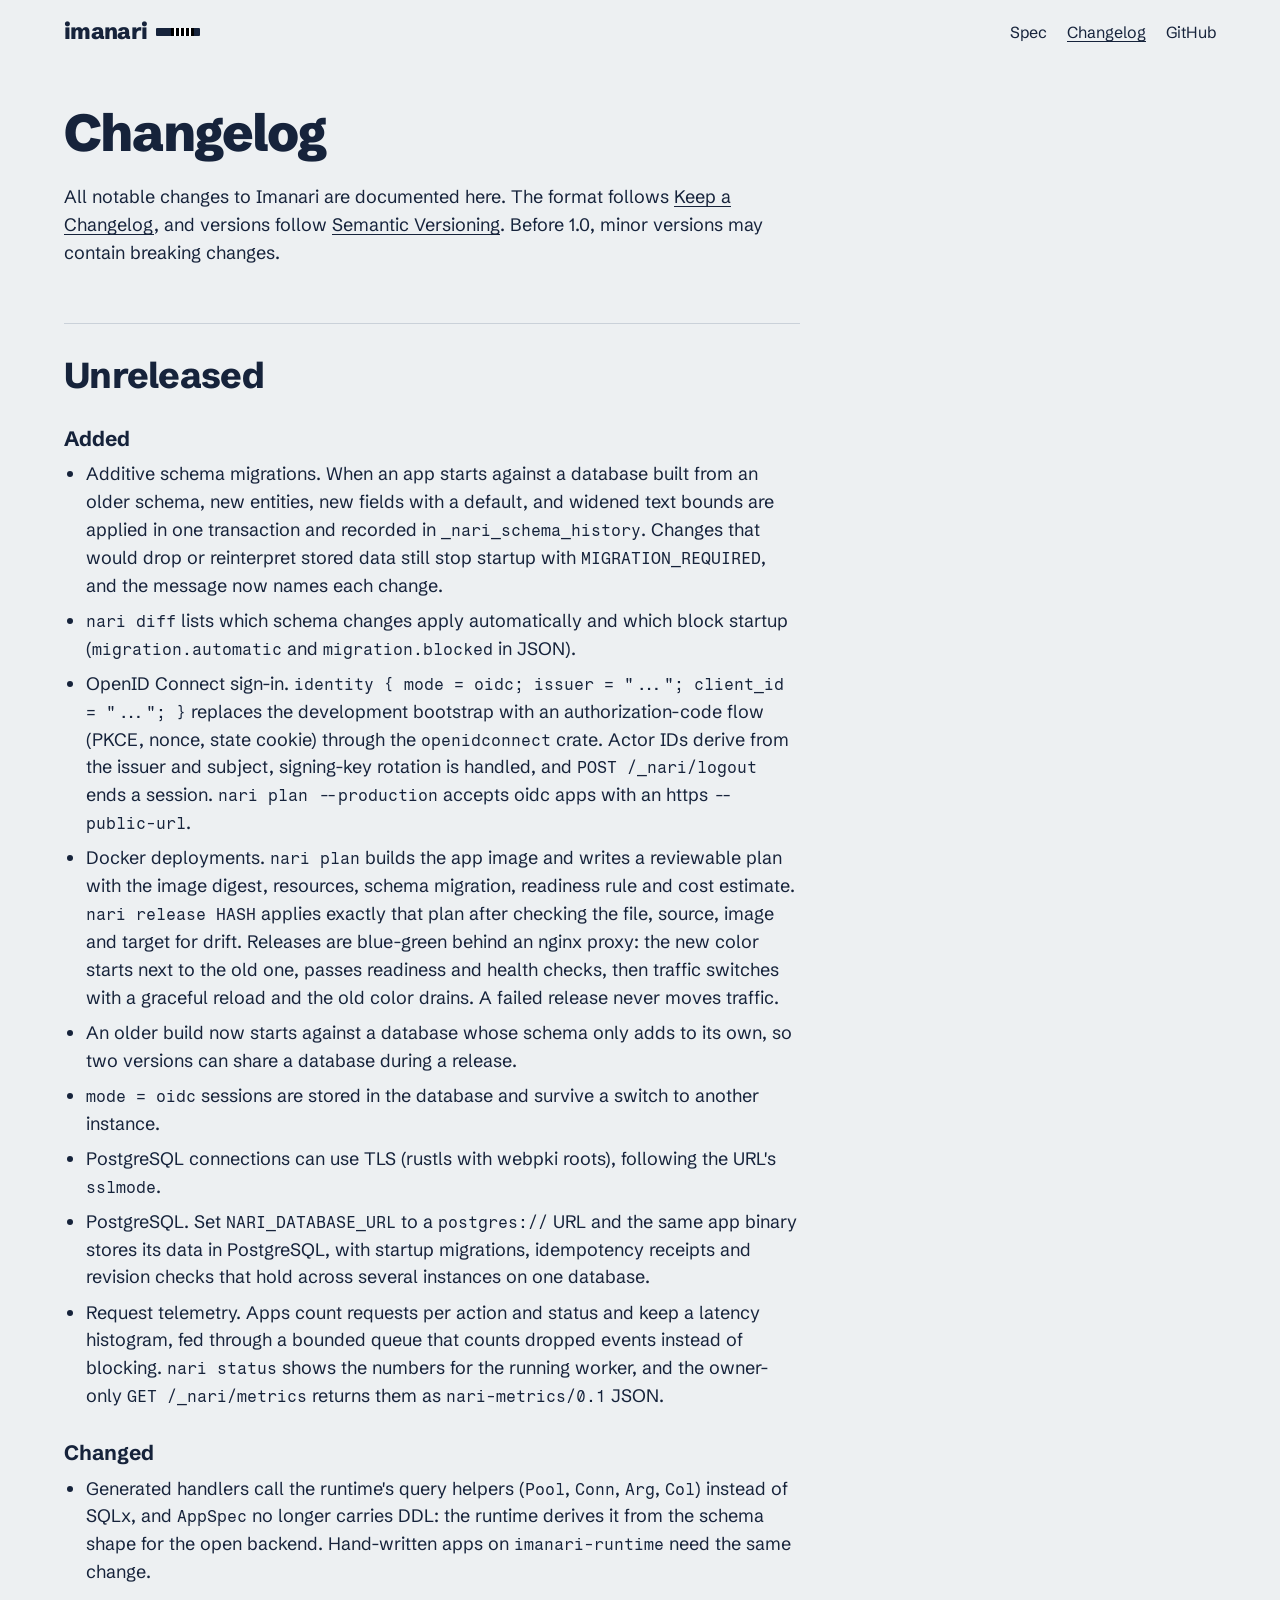
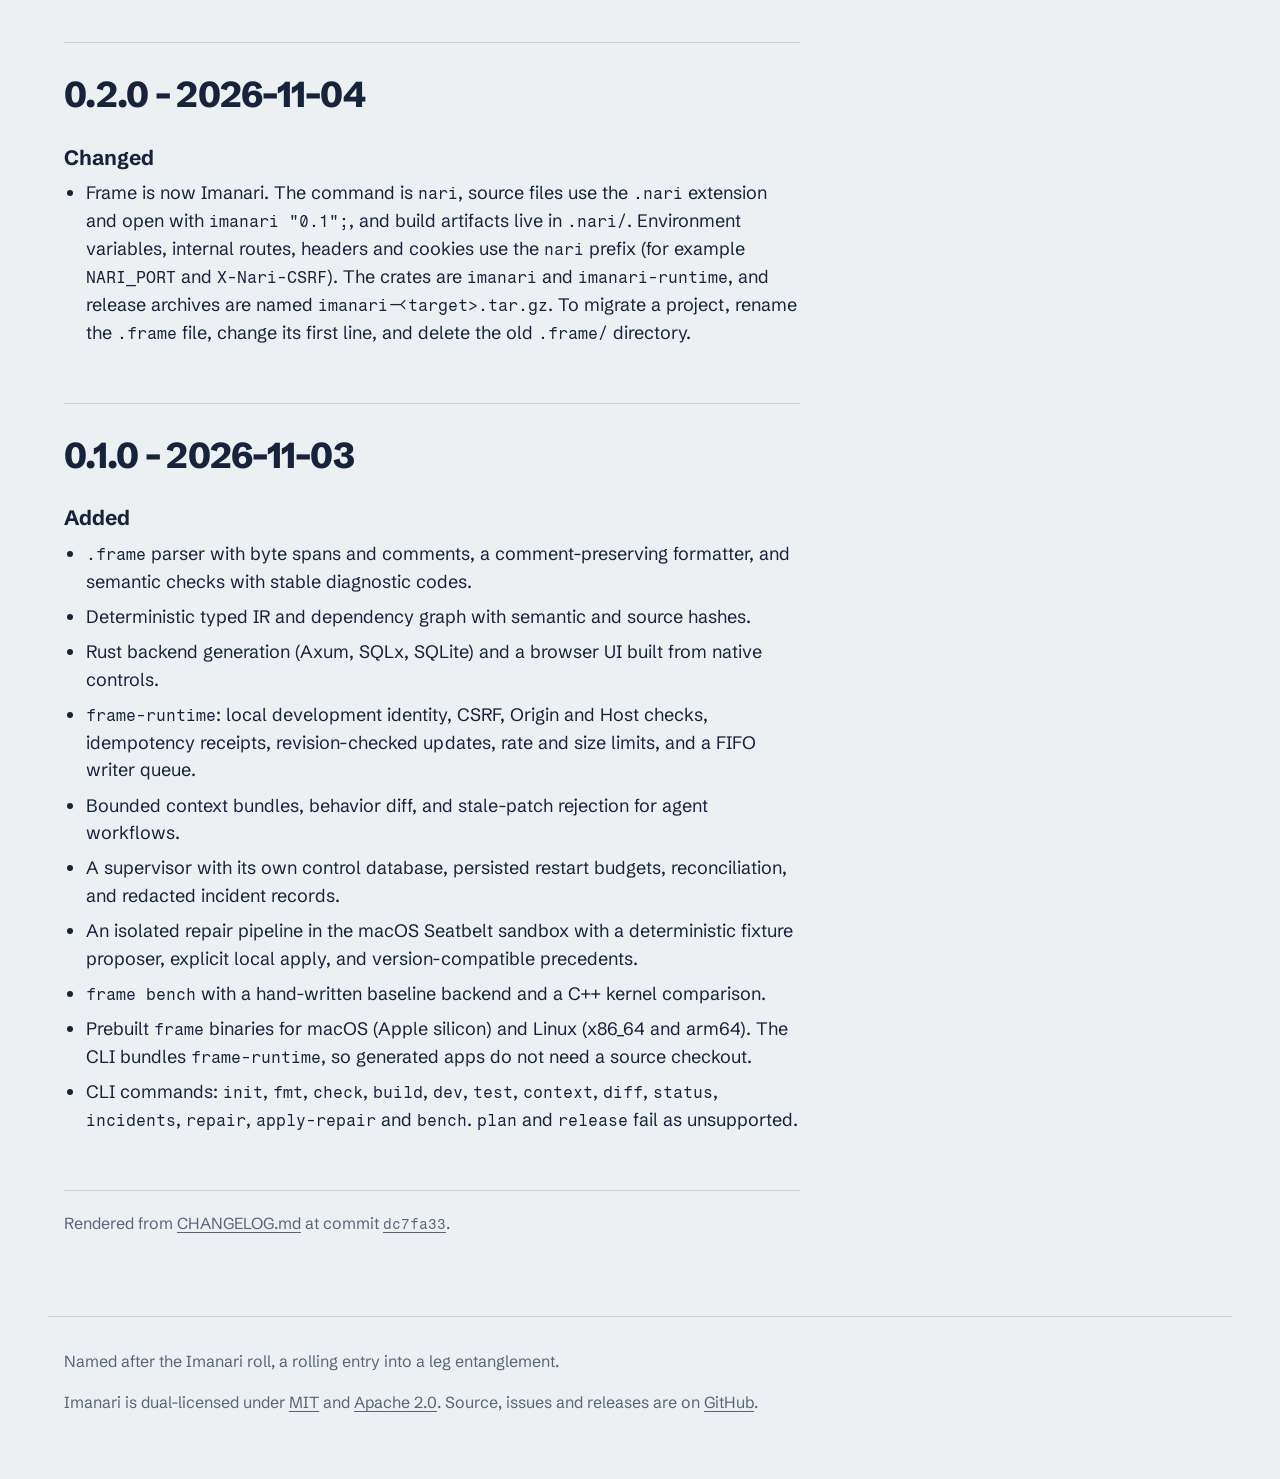
==== changelog.html @ b975958a "feat: spec and changelog pages rendered from the main repo The nav used to send readers to GitHub fo" ====
<!doctype html>
<html lang="en">
<head>
<meta charset="utf-8">
<meta name="viewport" content="width=device-width, initial-scale=1">
<title>Imanari changelog</title>
<meta name="description" content="Every notable change to Imanari, release by release.">
<link rel="icon" href="favicon.svg" type="image/svg+xml">
<link rel="preconnect" href="https://fonts.googleapis.com">
<link rel="preconnect" href="https://fonts.gstatic.com" crossorigin>
<link rel="stylesheet" href="https://fonts.googleapis.com/css2?family=Fragment+Mono&family=Schibsted+Grotesk:ital,wght@0,400..900;1,400..900&display=swap">
<link rel="stylesheet" href="style.css">
</head>
<body>
<header class="top">
  <a class="wordmark" href="./" aria-label="Imanari home">imanari<span class="belt" aria-hidden="true"></span></a>
  <nav aria-label="Primary">
    <a href="spec.html">Spec</a>
    <a href="changelog.html" aria-current="page">Changelog</a>
    <a href="https://github.com/Alibek10599/imanari">GitHub</a>
  </nav>
</header>

<main class="doc">
<article>
<h1 id="changelog">Changelog</h1>
<p>All notable changes to Imanari are documented here. The format follows <a href="https://keepachangelog.com/en/1.1.0/">Keep a Changelog</a>, and versions follow <a href="https://semver.org/spec/v2.0.0.html">Semantic Versioning</a>. Before 1.0, minor versions may contain breaking changes.</p>
<h2 id="unreleased"><a href="https://github.com/Alibek10599/imanari/compare/v0.2.0...HEAD">Unreleased</a></h2>
<h3 id="added">Added</h3>
<ul><li>Additive schema migrations. When an app starts against a database built from an older schema, new entities, new fields with a default, and widened text bounds are applied in one transaction and recorded in <code>_nari_schema_history</code>. Changes that would drop or reinterpret stored data still stop startup with <code>MIGRATION_REQUIRED</code>, and the message now names each change.</li><li><code>nari diff</code> lists which schema changes apply automatically and which block startup (<code>migration.automatic</code> and <code>migration.blocked</code> in JSON).</li><li>OpenID Connect sign-in. <code>identity { mode = oidc; issuer = "..."; client_id = "..."; }</code> replaces the development bootstrap with an authorization-code flow (PKCE, nonce, state cookie) through the <code>openidconnect</code> crate. Actor IDs derive from the issuer and subject, signing-key rotation is handled, and <code>POST /_nari/logout</code> ends a session. <code>nari plan --production</code> accepts oidc apps with an https <code>--public-url</code>.</li><li>Docker deployments. <code>nari plan</code> builds the app image and writes a reviewable plan with the image digest, resources, schema migration, readiness rule and cost estimate. <code>nari release HASH</code> applies exactly that plan after checking the file, source, image and target for drift. Releases are blue-green behind an nginx proxy: the new color starts next to the old one, passes readiness and health checks, then traffic switches with a graceful reload and the old color drains. A failed release never moves traffic.</li><li>An older build now starts against a database whose schema only adds to its own, so two versions can share a database during a release.</li><li><code>mode = oidc</code> sessions are stored in the database and survive a switch to another instance.</li><li>PostgreSQL connections can use TLS (rustls with webpki roots), following the URL's <code>sslmode</code>.</li><li>PostgreSQL. Set <code>NARI_DATABASE_URL</code> to a <code>postgres://</code> URL and the same app binary stores its data in PostgreSQL, with startup migrations, idempotency receipts and revision checks that hold across several instances on one database.</li><li>Request telemetry. Apps count requests per action and status and keep a latency histogram, fed through a bounded queue that counts dropped events instead of blocking. <code>nari status</code> shows the numbers for the running worker, and the owner-only <code>GET /_nari/metrics</code> returns them as <code>nari-metrics/0.1</code> JSON.</li></ul>
<h3 id="changed">Changed</h3>
<ul><li>Generated handlers call the runtime's query helpers (<code>Pool</code>, <code>Conn</code>, <code>Arg</code>, <code>Col</code>) instead of SQLx, and <code>AppSpec</code> no longer carries DDL: the runtime derives it from the schema shape for the open backend. Hand-written apps on <code>imanari-runtime</code> need the same change.</li></ul>
<h2 id="020---2026-11-04"><a href="https://github.com/Alibek10599/imanari/compare/v0.1.0...v0.2.0">0.2.0</a> - 2026-11-04</h2>
<h3 id="changed-1">Changed</h3>
<ul><li>Frame is now Imanari. The command is <code>nari</code>, source files use the <code>.nari</code> extension and open with <code>imanari "0.1";</code>, and build artifacts live in <code>.nari/</code>. Environment variables, internal routes, headers and cookies use the <code>nari</code> prefix (for example <code>NARI_PORT</code> and <code>X-Nari-CSRF</code>). The crates are <code>imanari</code> and <code>imanari-runtime</code>, and release archives are named <code>imanari-&lt;target&gt;.tar.gz</code>. To migrate a project, rename the <code>.frame</code> file, change its first line, and delete the old <code>.frame/</code> directory.</li></ul>
<h2 id="010---2026-11-03"><a href="https://github.com/Alibek10599/imanari/releases/tag/v0.1.0">0.1.0</a> - 2026-11-03</h2>
<h3 id="added-1">Added</h3>
<ul><li><code>.frame</code> parser with byte spans and comments, a comment-preserving formatter, and semantic checks with stable diagnostic codes.</li><li>Deterministic typed IR and dependency graph with semantic and source hashes.</li><li>Rust backend generation (Axum, SQLx, SQLite) and a browser UI built from native controls.</li><li><code>frame-runtime</code>: local development identity, CSRF, Origin and Host checks, idempotency receipts, revision-checked updates, rate and size limits, and a FIFO writer queue.</li><li>Bounded context bundles, behavior diff, and stale-patch rejection for agent workflows.</li><li>A supervisor with its own control database, persisted restart budgets, reconciliation, and redacted incident records.</li><li>An isolated repair pipeline in the macOS Seatbelt sandbox with a deterministic fixture proposer, explicit local apply, and version-compatible precedents.</li><li><code>frame bench</code> with a hand-written baseline backend and a C++ kernel comparison.</li><li>Prebuilt <code>frame</code> binaries for macOS (Apple silicon) and Linux (x86_64 and arm64). The CLI bundles <code>frame-runtime</code>, so generated apps do not need a source checkout.</li><li>CLI commands: <code>init</code>, <code>fmt</code>, <code>check</code>, <code>build</code>, <code>dev</code>, <code>test</code>, <code>context</code>, <code>diff</code>, <code>status</code>, <code>incidents</code>, <code>repair</code>, <code>apply-repair</code> and <code>bench</code>. <code>plan</code> and <code>release</code> fail as unsupported.</li></ul>
<p class="source">Rendered from <a href="https://github.com/Alibek10599/imanari/blob/dc7fa33eb8d6f402605e1d7ac9c73f18bfefab21/CHANGELOG.md">CHANGELOG.md</a> at commit <a href="https://github.com/Alibek10599/imanari/commit/dc7fa33eb8d6f402605e1d7ac9c73f18bfefab21"><code>dc7fa33</code></a>.</p>
</article>
</main>

<footer class="bottom">
  <p>Named after the Imanari roll, a rolling entry into a leg entanglement.</p>
  <p>Imanari is dual-licensed under <a href="https://github.com/Alibek10599/imanari/blob/main/LICENSE-MIT">MIT</a> and <a href="https://github.com/Alibek10599/imanari/blob/main/LICENSE-APACHE">Apache 2.0</a>. Source, issues and releases are on <a href="https://github.com/Alibek10599/imanari">GitHub</a>.</p>
</footer>
</body>
</html>
---- style.css ----
:root {
  --paper: #edf0f2;
  --panel: #f8f9fa;
  --ink: #16233b;
  --graphite: #586579;
  --rule: #cad1d9;
  --marker: #f3e35a;
  --marker-edge: #c9b318;
  --on-marker: #16233b;
  --sans: "Schibsted Grotesk", system-ui, sans-serif;
  --mono: "Fragment Mono", ui-monospace, "SF Mono", Menlo, monospace;
  --code-size: 0.875rem;
  --code-line: 1.5rem;
  --code-pad: 1rem;
  --gutter: 1rem;
  --gap: 2.5rem;
  color-scheme: light;
}

@media (prefers-color-scheme: dark) {
  :root {
    --paper: #0f1a2e;
    --panel: #14223a;
    --ink: #e4e9ef;
    --graphite: #9aa6b6;
    --rule: #2a3a55;
    --marker-edge: #f3e35a;
    color-scheme: dark;
  }
}

*, *::before, *::after { box-sizing: border-box; }

html { -webkit-text-size-adjust: 100%; }

body {
  margin: 0;
  background: var(--paper);
  color: var(--ink);
  font-family: var(--sans);
  font-size: 1.125rem;
  line-height: 1.55;
  font-kerning: normal;
}

a { color: inherit; text-decoration-thickness: 1px; text-underline-offset: 0.18em; }
a:hover { text-decoration-thickness: 2px; }
a:focus-visible, .button:focus-visible { outline: 3px solid var(--marker-edge); outline-offset: 3px; border-radius: 2px; }

code, pre { font-family: var(--mono); }
p code, h2 code, h3 code, li code, td code { font-size: 0.9em; }

.top, main, .bottom { max-width: 74rem; margin: 0 auto; padding-left: var(--gutter); padding-right: var(--gutter); }

.top {
  display: flex;
  align-items: center;
  justify-content: space-between;
  gap: 1rem;
  padding-top: 1.25rem;
  padding-bottom: 1.25rem;
}

.top nav { display: flex; gap: 1.25rem; font-size: 1rem; }
.top nav a { text-decoration: none; }
.top nav a:hover, .top nav a[aria-current="page"] { text-decoration: underline; }

.wordmark {
  display: inline-flex;
  align-items: center;
  gap: 0.55rem;
  font-weight: 850;
  font-size: 1.375rem;
  letter-spacing: -0.03em;
  line-height: 1;
  text-decoration: none;
}

.belt {
  width: 2.75rem;
  height: 0.5rem;
  border-radius: 1px;
  background:
    repeating-linear-gradient(to right, #fff 0 2px, transparent 2px 5px) right calc(0.35rem + 4px) center / 17px 100% no-repeat,
    linear-gradient(#000, #000) right 0.35rem center / 1.45rem 100% no-repeat,
    var(--ink);
}

section { padding: 4rem 0; border-top: 1px solid var(--rule); }
section.intro { border-top: 0; padding-top: 3.5rem; }

.prose { max-width: 38rem; }

h1, h2, h3 { margin: 0; line-height: 1.1; }

h1 {
  max-width: 12ch;
  font-size: clamp(2.75rem, 5.5vw + 1rem, 5.25rem);
  font-weight: 850;
  letter-spacing: -0.035em;
  line-height: 0.98;
}

h2 { font-size: clamp(1.75rem, 2vw + 1rem, 2.25rem); font-weight: 780; letter-spacing: -0.02em; margin-bottom: 1rem; }
h3 { font-size: 1.125rem; font-weight: 700; margin-bottom: 0.6rem; }

p { margin: 0 0 1rem; }

.lede { max-width: 36rem; margin-top: 1.75rem; font-size: 1.25rem; line-height: 1.5; }

.actions { display: flex; flex-wrap: wrap; align-items: center; gap: 0.75rem 1.5rem; margin-top: 2rem; }

.button {
  display: inline-block;
  padding: 0.75rem 1.2rem;
  background: var(--ink);
  color: var(--paper);
  font-weight: 700;
  text-decoration: none;
  border-radius: 4px;
}
.button:hover { background: color-mix(in srgb, var(--ink) 86%, var(--paper)); }

.fine { color: var(--graphite); font-size: 1rem; }

.code { margin-top: 2.5rem; }

.seg { display: grid; grid-template-columns: minmax(0, 44rem) minmax(0, 1fr); column-gap: var(--gap); }

.seg pre {
  margin: 0;
  padding: 0;
  background: var(--panel);
  border-left: 1px solid var(--rule);
  border-right: 1px solid var(--rule);
  overflow-x: auto;
  font-size: var(--code-size);
  line-height: var(--code-line);
}
.seg:first-child pre { border-top: 1px solid var(--rule); border-radius: 4px 4px 0 0; padding-top: var(--code-pad); }
.seg:last-child pre { border-bottom: 1px solid var(--rule); border-radius: 0 0 4px 4px; padding-bottom: var(--code-pad); }

.seg code { display: block; min-width: max-content; }
.seg code > span { display: block; padding-right: 1.25rem; white-space: pre; }
.seg code > span::before {
  content: attr(data-n);
  display: inline-block;
  width: 3.5rem;
  padding-right: 1.25rem;
  text-align: right;
  color: var(--graphite);
  user-select: none;
  -webkit-user-select: none;
}
.seg code > span.hl { background: var(--marker); color: var(--on-marker); }
.seg code > span.hl::before { color: var(--on-marker); }
.seg .k { font-weight: 700; }
.seg .r { font-style: italic; }
.seg .c { color: var(--graphite); }
.seg .hl .c { color: inherit; }

.note {
  position: relative;
  align-self: start;
  height: 0;
  margin: calc(var(--at, 0) * var(--code-line)) 0 0;
  max-width: 22rem;
  font-size: 1rem;
  line-height: var(--code-line);
}
.seg:first-child .note { margin-top: calc(var(--code-pad) + var(--at, 0) * var(--code-line)); }
.note::before {
  content: "";
  position: absolute;
  top: calc(var(--code-line) / 2 - 1px);
  left: calc(-1 * var(--gap));
  width: calc(var(--gap) - 0.75rem);
  border-top: 2px solid var(--marker-edge);
}

.tree, .platform pre, .prose pre, .doc pre {
  margin: 1.5rem 0 0;
  padding: var(--code-pad) 1.25rem;
  background: var(--panel);
  border: 1px solid var(--rule);
  border-radius: 4px;
  overflow-x: auto;
  font-size: var(--code-size);
  line-height: var(--code-line);
}
.tree { max-width: 44rem; }

.platforms {
  display: grid;
  gap: 2.25rem;
  max-width: 64rem;
  margin: 2.5rem 0 3rem;
}
.platform pre { margin-top: 0; }
.files { display: flex; gap: 1.25rem; margin-top: 0.6rem; font-size: 1rem; }

.status p { color: var(--ink); }

.bottom { padding-top: 2rem; padding-bottom: 3rem; border-top: 1px solid var(--rule); color: var(--graphite); font-size: 1rem; }

.doc { padding-top: 2.5rem; padding-bottom: 4rem; }
.doc article { max-width: 46rem; }
.doc h1 { max-width: none; margin-bottom: 1.5rem; font-size: clamp(2.25rem, 3vw + 1rem, 3.25rem); line-height: 1.05; }
.doc h2 { margin: 3.5rem 0 1rem; padding-top: 2rem; border-top: 1px solid var(--rule); }
.doc h3 { margin: 2rem 0 0.6rem; font-size: 1.3rem; }
.doc h2 a { text-decoration: none; }
.doc h2 a:hover { text-decoration: underline; }
.doc h1, .doc h2, .doc h3 { scroll-margin-top: 1.5rem; }
.doc ul, .doc ol { margin: 0 0 1rem; padding-left: 1.4rem; }
.doc li { margin-bottom: 0.45rem; }
.doc pre { margin-bottom: 1.5rem; }

.table { margin: 1.5rem 0; overflow-x: auto; }
.doc table { width: 100%; border-collapse: collapse; font-size: 1rem; line-height: 1.45; }
.doc th, .doc td { padding: 0.55rem 1rem 0.55rem 0; text-align: left; vertical-align: top; border-bottom: 1px solid var(--rule); }
.doc th { border-bottom: 2px solid var(--ink); }
.doc td:first-child code { white-space: nowrap; }

.source { margin-top: 3.5rem; padding-top: 1.25rem; border-top: 1px solid var(--rule); color: var(--graphite); font-size: 1rem; }

.toc { margin-bottom: 2.5rem; padding-bottom: 1.5rem; border-bottom: 1px solid var(--rule); }
.toc p { margin: 0 0 0.75rem; color: var(--graphite); font-size: 0.8125rem; font-weight: 700; letter-spacing: 0.08em; text-transform: uppercase; }
.toc ul { margin: 0; padding: 0; list-style: none; font-size: 0.9375rem; line-height: 1.35; }
.toc li { margin-bottom: 0.55rem; }
.toc a { color: var(--graphite); text-decoration: none; }
.toc a:hover { color: var(--ink); text-decoration: underline; }

@media (min-width: 60rem) {
  .doc.with-toc { display: grid; grid-template-columns: 15rem minmax(0, 46rem); column-gap: 4rem; align-items: start; }
  .doc.with-toc .toc { position: sticky; top: 1.5rem; max-height: calc(100vh - 3rem); overflow-y: auto; margin: 0; padding: 0; border: 0; }
}

@media (max-width: 60rem) {
  .seg { grid-template-columns: minmax(0, 1fr); }
  .seg .note,
  .seg:first-child .note {
    height: auto;
    margin: 0;
    max-width: none;
    padding: 0.75rem 1rem 1rem 1rem;
    background: var(--panel);
    border-left: 1px solid var(--rule);
    border-right: 1px solid var(--rule);
    border-top: 2px solid var(--marker-edge);
  }
  .seg .note::before { display: none; }
  .seg.annotated + .seg pre { border-top: 1px solid var(--rule); }
}

@media (max-width: 30rem) {
  :root { --code-size: 0.8125rem; --code-line: 1.375rem; }
  .seg code > span::before { width: 2.5rem; padding-right: 0.75rem; }
  section { padding: 3rem 0; }
}
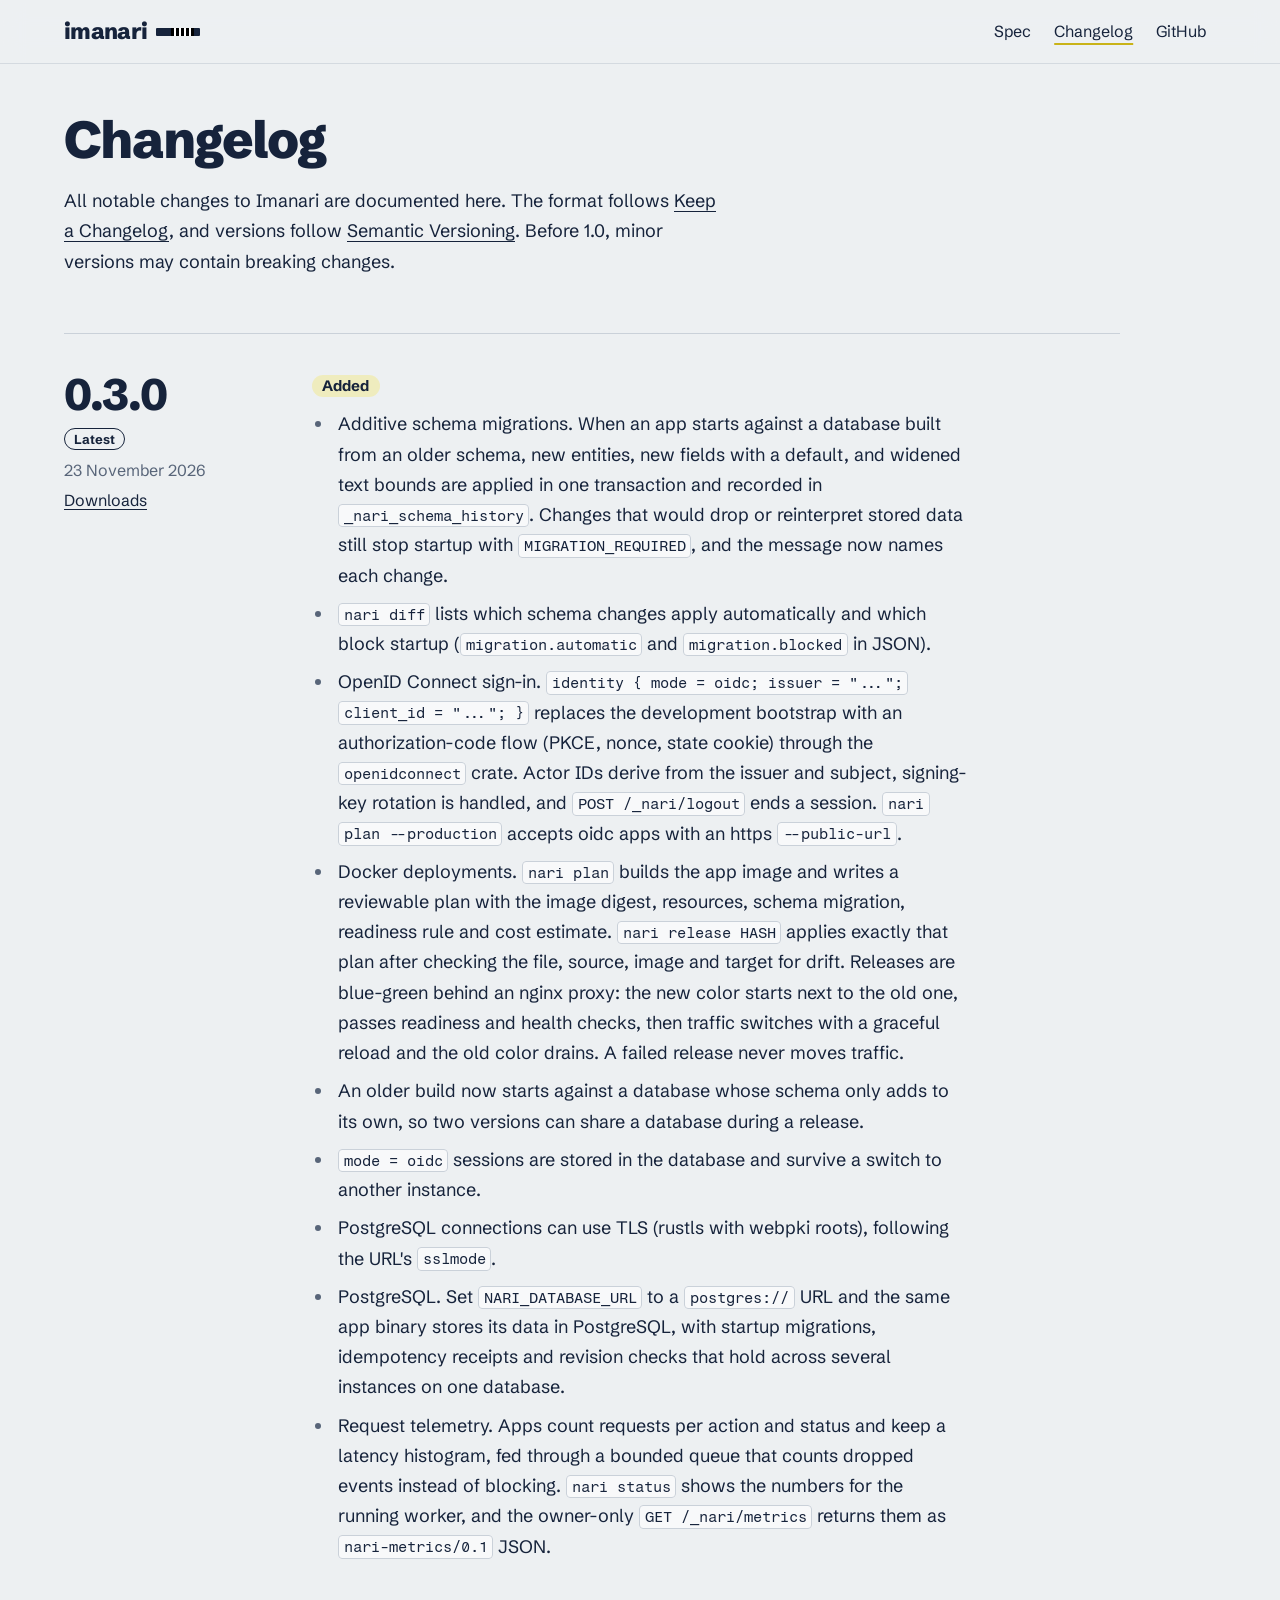
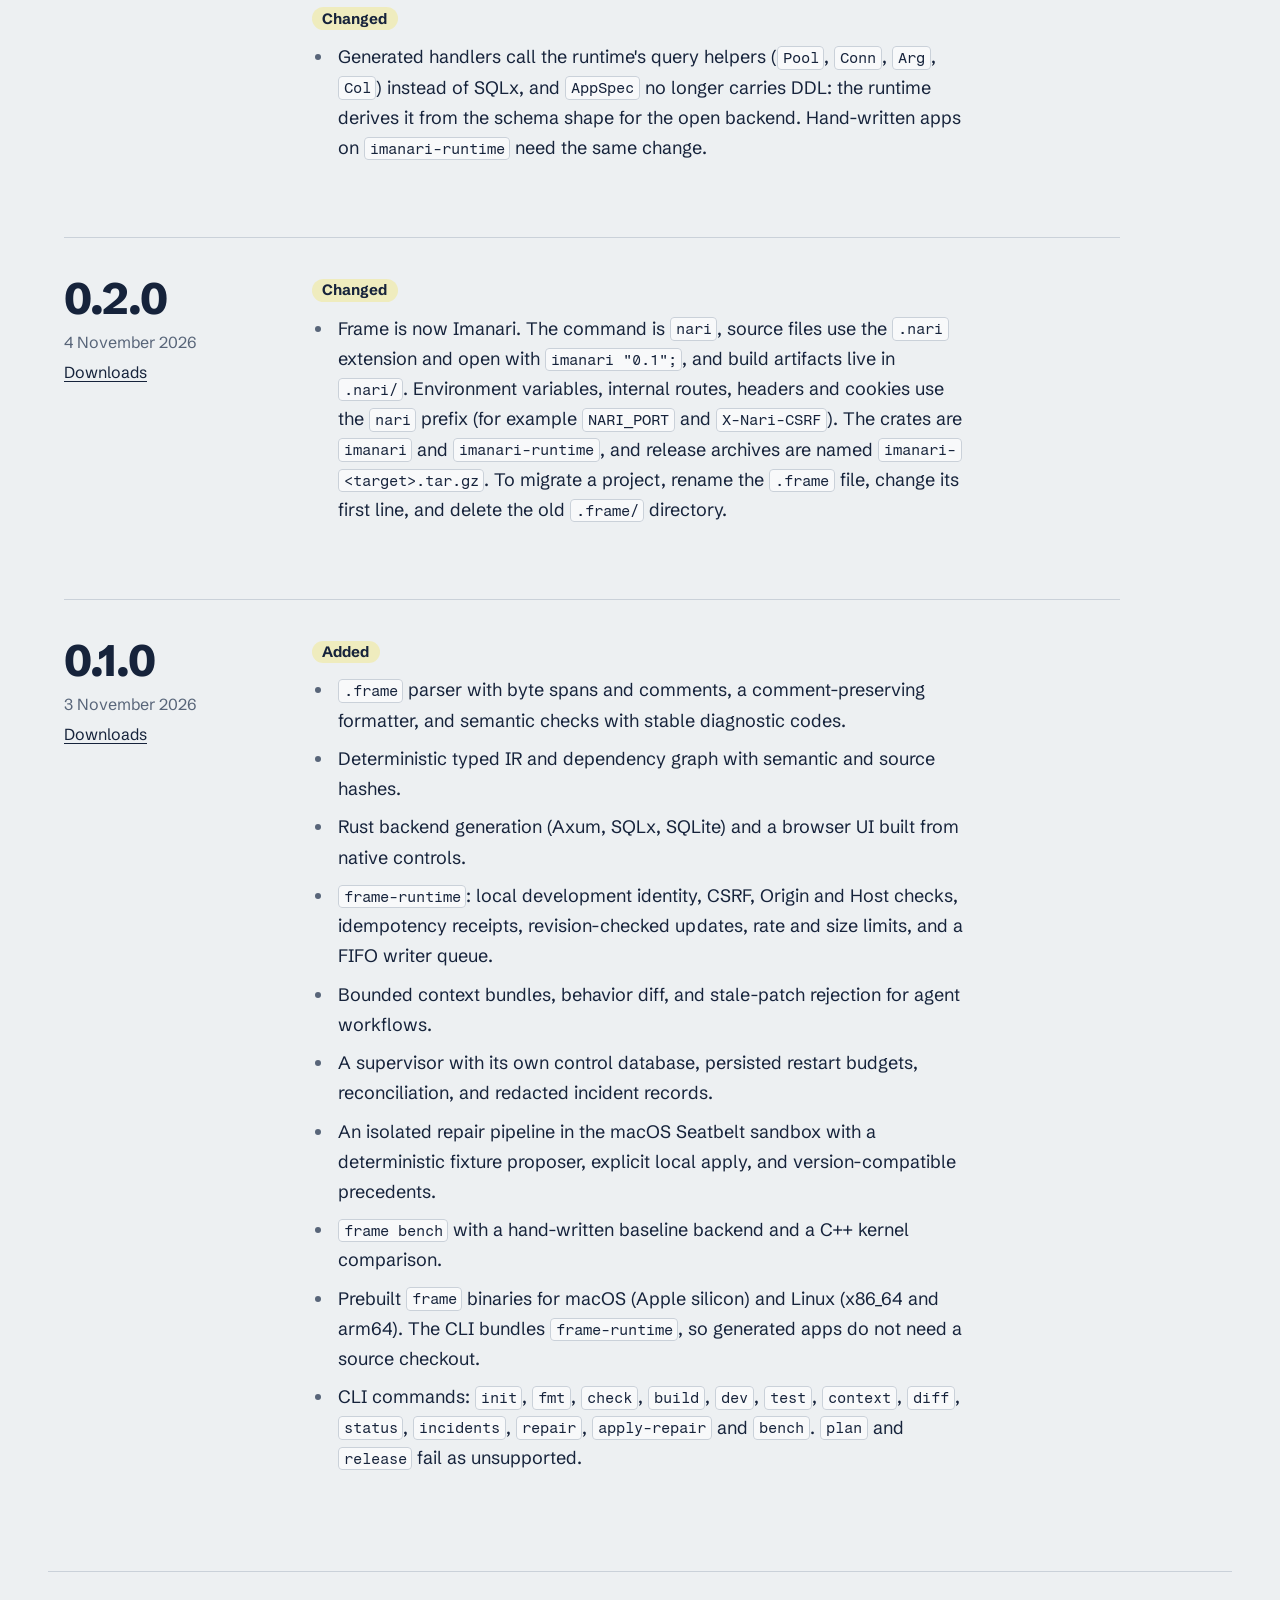
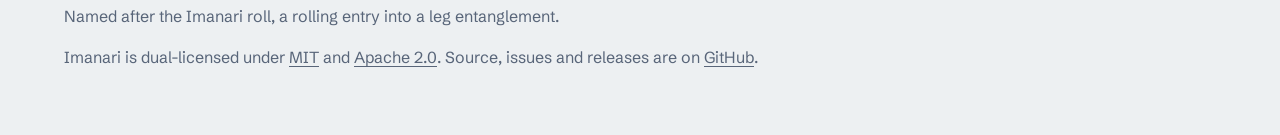
==== commit 89cd1354: "feat: redesign the site for 0.3 with interactive pieces The home page now covers what 0.3 shipped. A" ====
--- a/changelog.html
+++ b/changelog.html
@@ -10,6 +10,7 @@
 <link rel="preconnect" href="https://fonts.gstatic.com" crossorigin>
 <link rel="stylesheet" href="https://fonts.googleapis.com/css2?family=Fragment+Mono&family=Schibsted+Grotesk:ital,wght@0,400..900;1,400..900&display=swap">
 <link rel="stylesheet" href="style.css">
+<script src="site.js" defer></script>
 </head>
 <body>
 <header class="top">
@@ -21,22 +22,24 @@
   </nav>
 </header>
 
-<main class="doc">
+<main class="doc changelog">
 <article>
 <h1 id="changelog">Changelog</h1>
 <p>All notable changes to Imanari are documented here. The format follows <a href="https://keepachangelog.com/en/1.1.0/">Keep a Changelog</a>, and versions follow <a href="https://semver.org/spec/v2.0.0.html">Semantic Versioning</a>. Before 1.0, minor versions may contain breaking changes.</p>
-<h2 id="unreleased"><a href="https://github.com/Alibek10599/imanari/compare/v0.2.0...HEAD">Unreleased</a></h2>
-<h3 id="added">Added</h3>
+<section aria-labelledby="v0.3.0"><div class="head"><h2 id="v0.3.0"><a href="https://github.com/Alibek10599/imanari/compare/v0.2.0...v0.3.0">0.3.0</a><a class="anchor" href="#v0.3.0" aria-hidden="true" tabindex="-1">#</a></h2><p class="date"><time datetime="2026-11-23">23 November 2026</time></p><p class="downloads"><a href="https://github.com/Alibek10599/imanari/releases/tag/v0.3.0">Downloads</a></p></div><div class="body">
+<h3 id="added">Added<a class="anchor" href="#added" aria-hidden="true" tabindex="-1">#</a></h3>
 <ul><li>Additive schema migrations. When an app starts against a database built from an older schema, new entities, new fields with a default, and widened text bounds are applied in one transaction and recorded in <code>_nari_schema_history</code>. Changes that would drop or reinterpret stored data still stop startup with <code>MIGRATION_REQUIRED</code>, and the message now names each change.</li><li><code>nari diff</code> lists which schema changes apply automatically and which block startup (<code>migration.automatic</code> and <code>migration.blocked</code> in JSON).</li><li>OpenID Connect sign-in. <code>identity { mode = oidc; issuer = "..."; client_id = "..."; }</code> replaces the development bootstrap with an authorization-code flow (PKCE, nonce, state cookie) through the <code>openidconnect</code> crate. Actor IDs derive from the issuer and subject, signing-key rotation is handled, and <code>POST /_nari/logout</code> ends a session. <code>nari plan --production</code> accepts oidc apps with an https <code>--public-url</code>.</li><li>Docker deployments. <code>nari plan</code> builds the app image and writes a reviewable plan with the image digest, resources, schema migration, readiness rule and cost estimate. <code>nari release HASH</code> applies exactly that plan after checking the file, source, image and target for drift. Releases are blue-green behind an nginx proxy: the new color starts next to the old one, passes readiness and health checks, then traffic switches with a graceful reload and the old color drains. A failed release never moves traffic.</li><li>An older build now starts against a database whose schema only adds to its own, so two versions can share a database during a release.</li><li><code>mode = oidc</code> sessions are stored in the database and survive a switch to another instance.</li><li>PostgreSQL connections can use TLS (rustls with webpki roots), following the URL's <code>sslmode</code>.</li><li>PostgreSQL. Set <code>NARI_DATABASE_URL</code> to a <code>postgres://</code> URL and the same app binary stores its data in PostgreSQL, with startup migrations, idempotency receipts and revision checks that hold across several instances on one database.</li><li>Request telemetry. Apps count requests per action and status and keep a latency histogram, fed through a bounded queue that counts dropped events instead of blocking. <code>nari status</code> shows the numbers for the running worker, and the owner-only <code>GET /_nari/metrics</code> returns them as <code>nari-metrics/0.1</code> JSON.</li></ul>
-<h3 id="changed">Changed</h3>
+<h3 id="changed">Changed<a class="anchor" href="#changed" aria-hidden="true" tabindex="-1">#</a></h3>
 <ul><li>Generated handlers call the runtime's query helpers (<code>Pool</code>, <code>Conn</code>, <code>Arg</code>, <code>Col</code>) instead of SQLx, and <code>AppSpec</code> no longer carries DDL: the runtime derives it from the schema shape for the open backend. Hand-written apps on <code>imanari-runtime</code> need the same change.</li></ul>
-<h2 id="020---2026-11-04"><a href="https://github.com/Alibek10599/imanari/compare/v0.1.0...v0.2.0">0.2.0</a> - 2026-11-04</h2>
-<h3 id="changed-1">Changed</h3>
+</div></section>
+<section aria-labelledby="v0.2.0"><div class="head"><h2 id="v0.2.0"><a href="https://github.com/Alibek10599/imanari/compare/v0.1.0...v0.2.0">0.2.0</a><a class="anchor" href="#v0.2.0" aria-hidden="true" tabindex="-1">#</a></h2><p class="date"><time datetime="2026-11-04">4 November 2026</time></p><p class="downloads"><a href="https://github.com/Alibek10599/imanari/releases/tag/v0.2.0">Downloads</a></p></div><div class="body">
+<h3 id="changed-1">Changed<a class="anchor" href="#changed-1" aria-hidden="true" tabindex="-1">#</a></h3>
 <ul><li>Frame is now Imanari. The command is <code>nari</code>, source files use the <code>.nari</code> extension and open with <code>imanari "0.1";</code>, and build artifacts live in <code>.nari/</code>. Environment variables, internal routes, headers and cookies use the <code>nari</code> prefix (for example <code>NARI_PORT</code> and <code>X-Nari-CSRF</code>). The crates are <code>imanari</code> and <code>imanari-runtime</code>, and release archives are named <code>imanari-&lt;target&gt;.tar.gz</code>. To migrate a project, rename the <code>.frame</code> file, change its first line, and delete the old <code>.frame/</code> directory.</li></ul>
-<h2 id="010---2026-11-03"><a href="https://github.com/Alibek10599/imanari/releases/tag/v0.1.0">0.1.0</a> - 2026-11-03</h2>
-<h3 id="added-1">Added</h3>
+</div></section>
+<section aria-labelledby="v0.1.0"><div class="head"><h2 id="v0.1.0"><a href="https://github.com/Alibek10599/imanari/releases/tag/v0.1.0">0.1.0</a><a class="anchor" href="#v0.1.0" aria-hidden="true" tabindex="-1">#</a></h2><p class="date"><time datetime="2026-11-03">3 November 2026</time></p><p class="downloads"><a href="https://github.com/Alibek10599/imanari/releases/tag/v0.1.0">Downloads</a></p></div><div class="body">
+<h3 id="added-1">Added<a class="anchor" href="#added-1" aria-hidden="true" tabindex="-1">#</a></h3>
 <ul><li><code>.frame</code> parser with byte spans and comments, a comment-preserving formatter, and semantic checks with stable diagnostic codes.</li><li>Deterministic typed IR and dependency graph with semantic and source hashes.</li><li>Rust backend generation (Axum, SQLx, SQLite) and a browser UI built from native controls.</li><li><code>frame-runtime</code>: local development identity, CSRF, Origin and Host checks, idempotency receipts, revision-checked updates, rate and size limits, and a FIFO writer queue.</li><li>Bounded context bundles, behavior diff, and stale-patch rejection for agent workflows.</li><li>A supervisor with its own control database, persisted restart budgets, reconciliation, and redacted incident records.</li><li>An isolated repair pipeline in the macOS Seatbelt sandbox with a deterministic fixture proposer, explicit local apply, and version-compatible precedents.</li><li><code>frame bench</code> with a hand-written baseline backend and a C++ kernel comparison.</li><li>Prebuilt <code>frame</code> binaries for macOS (Apple silicon) and Linux (x86_64 and arm64). The CLI bundles <code>frame-runtime</code>, so generated apps do not need a source checkout.</li><li>CLI commands: <code>init</code>, <code>fmt</code>, <code>check</code>, <code>build</code>, <code>dev</code>, <code>test</code>, <code>context</code>, <code>diff</code>, <code>status</code>, <code>incidents</code>, <code>repair</code>, <code>apply-repair</code> and <code>bench</code>. <code>plan</code> and <code>release</code> fail as unsupported.</li></ul>
-<p class="source">Rendered from <a href="https://github.com/Alibek10599/imanari/blob/dc7fa33eb8d6f402605e1d7ac9c73f18bfefab21/CHANGELOG.md">CHANGELOG.md</a> at commit <a href="https://github.com/Alibek10599/imanari/commit/dc7fa33eb8d6f402605e1d7ac9c73f18bfefab21"><code>dc7fa33</code></a>.</p>
+</div></section>
 </article>
 </main>
 
--- a/style.css
+++ b/style.css
@@ -7,6 +7,7 @@
   --marker: #f3e35a;
   --marker-edge: #c9b318;
   --on-marker: #16233b;
+  --wash: color-mix(in srgb, var(--marker) 34%, transparent);
   --sans: "Schibsted Grotesk", system-ui, sans-serif;
   --mono: "Fragment Mono", ui-monospace, "SF Mono", Menlo, monospace;
   --code-size: 0.875rem;
@@ -14,6 +15,8 @@
   --code-pad: 1rem;
   --gutter: 1rem;
   --gap: 2.5rem;
+  --header: 4rem;
+  --measure: 41rem;
   color-scheme: light;
 }
 
@@ -25,13 +28,14 @@
     --graphite: #9aa6b6;
     --rule: #2a3a55;
     --marker-edge: #f3e35a;
+    --wash: color-mix(in srgb, var(--ink) 9%, transparent);
     color-scheme: dark;
   }
 }
 
 *, *::before, *::after { box-sizing: border-box; }
 
-html { -webkit-text-size-adjust: 100%; }
+html { -webkit-text-size-adjust: 100%; scroll-padding-top: calc(var(--header) + 1.25rem); }
 
 body {
   margin: 0;
@@ -39,31 +43,53 @@
   color: var(--ink);
   font-family: var(--sans);
   font-size: 1.125rem;
-  line-height: 1.55;
+  line-height: 1.6;
   font-kerning: normal;
-}
-
-a { color: inherit; text-decoration-thickness: 1px; text-underline-offset: 0.18em; }
-a:hover { text-decoration-thickness: 2px; }
-a:focus-visible, .button:focus-visible { outline: 3px solid var(--marker-edge); outline-offset: 3px; border-radius: 2px; }
+  text-rendering: optimizeLegibility;
+}
+
+a { color: inherit; text-decoration-thickness: 1px; text-underline-offset: 0.2em; }
+a:hover { text-decoration-thickness: 2px; text-decoration-color: var(--marker-edge); }
+:focus-visible { outline: 3px solid var(--marker-edge); outline-offset: 3px; border-radius: 2px; }
+
+button { font: inherit; color: inherit; }
 
 code, pre { font-family: var(--mono); }
-p code, h2 code, h3 code, li code, td code { font-size: 0.9em; }
-
-.top, main, .bottom { max-width: 74rem; margin: 0 auto; padding-left: var(--gutter); padding-right: var(--gutter); }
+
+.prose :not(pre) > code,
+.doc :not(pre) > code {
+  padding: 0.08em 0.32em;
+  border: 1px solid var(--rule);
+  border-radius: 4px;
+  background: var(--panel);
+  font-size: 0.86em;
+  -webkit-box-decoration-break: clone;
+  box-decoration-break: clone;
+}
+.prose h2 code, .doc h2 code { border: 0; background: none; padding: 0; font-size: 0.9em; }
+
+main, .bottom { max-width: 74rem; margin: 0 auto; padding-left: var(--gutter); padding-right: var(--gutter); }
 
 .top {
+  position: sticky;
+  top: 0;
+  z-index: 10;
   display: flex;
   align-items: center;
   justify-content: space-between;
   gap: 1rem;
-  padding-top: 1.25rem;
-  padding-bottom: 1.25rem;
-}
-
-.top nav { display: flex; gap: 1.25rem; font-size: 1rem; }
-.top nav a { text-decoration: none; }
-.top nav a:hover, .top nav a[aria-current="page"] { text-decoration: underline; }
+  height: var(--header);
+  padding-inline: max(var(--gutter), calc((100% - 74rem) / 2 + var(--gutter)));
+  background: color-mix(in srgb, var(--paper) 84%, transparent);
+  border-bottom: 1px solid color-mix(in srgb, var(--rule) 70%, transparent);
+  -webkit-backdrop-filter: saturate(1.5) blur(12px);
+  backdrop-filter: saturate(1.5) blur(12px);
+}
+
+.top nav { display: flex; gap: 0.25rem; font-size: 1rem; }
+.top nav a { padding: 0.4rem 0.6rem; border-radius: 4px; text-decoration: none; }
+.top nav a:hover { background: var(--wash); }
+.top nav a[aria-current="page"] { text-decoration: underline 2px var(--marker-edge); text-underline-offset: 0.35em; }
 
 .wordmark {
   display: inline-flex;
@@ -86,12 +112,12 @@
     var(--ink);
 }
 
-section { padding: 4rem 0; border-top: 1px solid var(--rule); }
-section.intro { border-top: 0; padding-top: 3.5rem; }
-
-.prose { max-width: 38rem; }
-
-h1, h2, h3 { margin: 0; line-height: 1.1; }
+main > section { padding: 4.5rem 0; border-top: 1px solid var(--rule); }
+main > .intro { border-top: 0; padding-top: 4rem; }
+
+.prose { max-width: var(--measure); }
+
+h1, h2, h3 { margin: 0; line-height: 1.1; text-wrap: balance; }
 
 h1 {
   max-width: 12ch;
@@ -104,24 +130,27 @@
 h2 { font-size: clamp(1.75rem, 2vw + 1rem, 2.25rem); font-weight: 780; letter-spacing: -0.02em; margin-bottom: 1rem; }
 h3 { font-size: 1.125rem; font-weight: 700; margin-bottom: 0.6rem; }
 
-p { margin: 0 0 1rem; }
-
-.lede { max-width: 36rem; margin-top: 1.75rem; font-size: 1.25rem; line-height: 1.5; }
+p { margin: 0 0 1rem; text-wrap: pretty; }
+
+.intro { display: grid; gap: 3rem; }
+.intro > * { min-width: 0; }
+.lede { max-width: 36rem; margin-top: 1.75rem; font-size: 1.3rem; line-height: 1.5; }
 
 .actions { display: flex; flex-wrap: wrap; align-items: center; gap: 0.75rem 1.5rem; margin-top: 2rem; }
 
 .button {
   display: inline-block;
-  padding: 0.75rem 1.2rem;
+  padding: 0.8rem 1.25rem;
   background: var(--ink);
   color: var(--paper);
   font-weight: 700;
   text-decoration: none;
   border-radius: 4px;
-}
-.button:hover { background: color-mix(in srgb, var(--ink) 86%, var(--paper)); }
-
-.fine { color: var(--graphite); font-size: 1rem; }
+  transition: transform 0.15s ease, box-shadow 0.15s ease;
+}
+.button:hover { transform: translateY(-1px); box-shadow: 0 3px 0 var(--marker-edge); }
+
+.fine { max-width: 40rem; color: var(--graphite); font-size: 1rem; }
 
 .code { margin-top: 2.5rem; }
 
@@ -137,8 +166,8 @@
   font-size: var(--code-size);
   line-height: var(--code-line);
 }
-.seg:first-child pre { border-top: 1px solid var(--rule); border-radius: 4px 4px 0 0; padding-top: var(--code-pad); }
-.seg:last-child pre { border-bottom: 1px solid var(--rule); border-radius: 0 0 4px 4px; padding-bottom: var(--code-pad); }
+.seg:first-child pre { border-top: 1px solid var(--rule); border-radius: 6px 6px 0 0; padding-top: var(--code-pad); }
+.seg:last-child pre { border-bottom: 1px solid var(--rule); border-radius: 0 0 6px 6px; padding-bottom: var(--code-pad); }
 
 .seg code { display: block; min-width: max-content; }
 .seg code > span { display: block; padding-right: 1.25rem; white-space: pre; }
@@ -159,6 +188,10 @@
 .seg .c { color: var(--graphite); }
 .seg .hl .c { color: inherit; }
 
+.seg pre, .note { transition: opacity 0.2s ease; }
+.code:has(.annotated:hover) .seg:not(:hover) pre,
+.code:has(.annotated:hover) .seg:not(:hover) .note { opacity: 0.4; }
+
 .note {
   position: relative;
   align-self: start;
@@ -178,61 +211,312 @@
   border-top: 2px solid var(--marker-edge);
 }
 
+@media (prefers-reduced-motion: no-preference) {
+  .js .sweep .seg code > span.hl {
+    background: linear-gradient(var(--marker), var(--marker)) no-repeat left / 0 100%;
+    color: inherit;
+  }
+  .js .sweep .seg code > span.hl::before { color: var(--graphite); }
+  .js .sweep.inview .seg code > span.hl {
+    background-size: 100% 100%;
+    color: var(--on-marker);
+    transition: background-size 0.75s cubic-bezier(0.25, 0.8, 0.25, 1) calc(0.2s + var(--i) * 0.18s), color 0.2s ease calc(0.45s + var(--i) * 0.18s);
+  }
+  .js .sweep.inview .seg code > span.hl::before { color: var(--on-marker); transition: color 0.2s ease calc(0.45s + var(--i) * 0.18s); }
+  html { scroll-behavior: smooth; }
+}
+
 .tree, .platform pre, .prose pre, .doc pre {
-  margin: 1.5rem 0 0;
+  margin: 1.5rem 0 1.25rem;
   padding: var(--code-pad) 1.25rem;
   background: var(--panel);
   border: 1px solid var(--rule);
-  border-radius: 4px;
+  border-radius: 6px;
   overflow-x: auto;
   font-size: var(--code-size);
   line-height: var(--code-line);
 }
-.tree { max-width: 44rem; }
-
-.platforms {
+.tree { max-width: 46rem; }
+
+.codeblock { position: relative; }
+.codeblock pre { padding-right: 5rem; }
+.copy {
+  position: absolute;
+  top: 0.55rem;
+  right: 0.55rem;
+  padding: 0.35rem 0.6rem;
+  border: 1px solid var(--rule);
+  border-radius: 4px;
+  background: var(--paper);
+  color: var(--graphite);
+  font-size: 0.8125rem;
+  font-weight: 600;
+  line-height: 1;
+  cursor: pointer;
+  opacity: 0;
+  transition: opacity 0.15s ease, color 0.15s ease;
+}
+.codeblock:hover .copy, .codeblock:focus-within .copy { opacity: 1; }
+.copy:hover { color: var(--ink); border-color: var(--graphite); }
+@media (hover: none) { .copy { opacity: 1; } }
+
+.split { display: grid; grid-template-columns: minmax(0, 1fr); gap: 2.5rem; }
+.split > * { min-width: 0; }
+
+.session { margin: 0; align-self: end; }
+.session pre {
+  margin: 0;
+  padding: 1.25rem 1.4rem;
+  background: var(--panel);
+  border: 1px solid var(--rule);
+  border-radius: 8px;
+  overflow-x: auto;
+  color: var(--graphite);
+  font-size: var(--code-size);
+  line-height: 1.75;
+}
+.session .cmd { color: var(--ink); font-weight: 700; }
+.session .cmd::before { content: "$ "; color: var(--graphite); font-weight: 400; user-select: none; -webkit-user-select: none; }
+.session .hl { padding: 0.1em 0.2em; background: var(--marker); color: var(--on-marker); }
+.session figcaption { margin-top: 0.75rem; color: var(--graphite); font-size: 1rem; }
+
+.steps { list-style: none; counter-reset: step; margin: 2rem 0 0; padding: 0; }
+.steps li {
+  position: relative;
+  counter-increment: step;
+  padding: 0.75rem 0.75rem 0.75rem 3rem;
+  border-top: 1px solid var(--rule);
+  border-radius: 4px;
+  transition: background-color 0.2s ease;
+}
+.steps li:last-child { border-bottom: 1px solid var(--rule); }
+.steps li::before {
+  content: counter(step);
+  position: absolute;
+  left: 0.5rem;
+  top: 0.85rem;
   display: grid;
-  gap: 2.25rem;
+  place-items: center;
+  width: 1.65rem;
+  height: 1.65rem;
+  border: 1.5px solid var(--ink);
+  border-radius: 50%;
+  font-size: 0.875rem;
+  font-weight: 700;
+  line-height: 1;
+  transition: background-color 0.2s ease, color 0.2s ease;
+}
+.steps li[aria-current] { background: var(--wash); }
+.steps li[aria-current]::before { background: var(--ink); color: var(--paper); }
+.steps button {
+  display: block;
+  width: 100%;
+  padding: 0;
+  border: 0;
+  background: none;
+  text-align: left;
+  line-height: inherit;
+  cursor: pointer;
+}
+.steps button:focus-visible { outline-offset: 0.6rem; }
+.steps li:hover:not([aria-current]) { background: color-mix(in srgb, var(--wash) 50%, transparent); }
+
+.play-row { margin-top: 1.5rem; }
+.play {
+  padding: 0.7rem 1.1rem;
+  border: 1.5px solid var(--ink);
+  border-radius: 4px;
+  background: none;
+  font-weight: 700;
+  cursor: pointer;
+  transition: background-color 0.15s ease, color 0.15s ease;
+}
+.play:hover:not(:disabled) { background: var(--ink); color: var(--paper); }
+.play:disabled { opacity: 0.55; cursor: progress; }
+
+.rollout {
+  margin: 0;
+  padding: 1.75rem 1.5rem 1.25rem;
+  background: var(--panel);
+  border: 1px solid var(--rule);
+  border-radius: 8px;
+}
+.rollout svg { display: block; width: 100%; height: auto; overflow: visible; }
+.rollout .route { fill: none; stroke: var(--rule); stroke-width: 2; stroke-dasharray: 3 5; }
+.rollout .flow {
+  fill: none;
+  stroke: var(--marker-edge);
+  stroke-width: 5;
+  stroke-linecap: round;
+  stroke-dasharray: 1;
+  stroke-dashoffset: 1;
+  transition: stroke-dashoffset 0.7s cubic-bezier(0.4, 0, 0.2, 1);
+}
+.rollout:is([data-step="0"], [data-step="1"], [data-step="2"]) .flow-blue,
+.rollout:is([data-step="3"], [data-step="4"]) .flow-green { stroke-dashoffset: 0; }
+.rollout .box { fill: var(--paper); stroke: var(--ink); stroke-width: 1.5; transition: fill 0.3s ease, stroke 0.3s ease, opacity 0.3s ease; }
+.rollout .proxy { fill: var(--ink); }
+.rollout .name { fill: var(--ink); font: 700 15px var(--sans); text-anchor: middle; }
+.rollout .proxy + .name { fill: var(--paper); }
+.rollout .state { fill: var(--graphite); font: 13px var(--mono); text-anchor: middle; }
+.rollout:is([data-step="0"], [data-step="1"], [data-step="2"]) .blue,
+.rollout:is([data-step="3"], [data-step="4"]) .green { fill: var(--wash); }
+.rollout[data-step="0"] .green,
+.rollout[data-step="4"] .blue { stroke: var(--graphite); stroke-dasharray: 5 5; opacity: 0.7; }
+.rollout[data-step="1"] .green { stroke-dasharray: 5 5; animation: boot 1.1s ease-in-out infinite; }
+.rollout[data-step="3"] .blue { stroke: var(--graphite); }
+@keyframes boot { 50% { opacity: 0.45; } }
+.rollout .status { min-height: 3.2em; margin-top: 1.25rem; font-size: 1rem; line-height: 1.55; }
+
+.after { margin-top: 2.5rem; }
+
+.tabs {
+  display: flex;
+  flex-wrap: wrap;
+  gap: 0.25rem;
   max-width: 64rem;
-  margin: 2.5rem 0 3rem;
-}
-.platform pre { margin-top: 0; }
-.files { display: flex; gap: 1.25rem; margin-top: 0.6rem; font-size: 1rem; }
-
-.status p { color: var(--ink); }
+  margin-top: 2.25rem;
+  border-bottom: 1px solid var(--rule);
+}
+.tabs [role="tab"] {
+  margin-bottom: -1px;
+  padding: 0.65rem 0.9rem;
+  border: 0;
+  border-bottom: 3px solid transparent;
+  border-radius: 4px 4px 0 0;
+  background: none;
+  color: var(--graphite);
+  font-size: 1rem;
+  font-weight: 600;
+  cursor: pointer;
+}
+.tabs [role="tab"]:hover { color: var(--ink); background: var(--wash); }
+.tabs [aria-selected="true"] { color: var(--ink); border-bottom-color: var(--marker-edge); }
+
+.platforms { display: grid; grid-template-columns: minmax(0, 1fr); gap: 2.25rem; max-width: 64rem; margin: 2.5rem 0 3rem; }
+.js .platforms { margin-top: 1.25rem; }
+.js .platform h3 { position: absolute; width: 1px; height: 1px; overflow: hidden; clip-path: inset(50%); white-space: nowrap; }
+.platform pre { margin-top: 0; margin-bottom: 0; }
+.files { display: flex; gap: 1.25rem; margin-top: 0.75rem; font-size: 1rem; }
 
 .bottom { padding-top: 2rem; padding-bottom: 3rem; border-top: 1px solid var(--rule); color: var(--graphite); font-size: 1rem; }
 
-.doc { padding-top: 2.5rem; padding-bottom: 4rem; }
-.doc article { max-width: 46rem; }
-.doc h1 { max-width: none; margin-bottom: 1.5rem; font-size: clamp(2.25rem, 3vw + 1rem, 3.25rem); line-height: 1.05; }
-.doc h2 { margin: 3.5rem 0 1rem; padding-top: 2rem; border-top: 1px solid var(--rule); }
-.doc h3 { margin: 2rem 0 0.6rem; font-size: 1.3rem; }
-.doc h2 a { text-decoration: none; }
-.doc h2 a:hover { text-decoration: underline; }
-.doc h1, .doc h2, .doc h3 { scroll-margin-top: 1.5rem; }
-.doc ul, .doc ol { margin: 0 0 1rem; padding-left: 1.4rem; }
-.doc li { margin-bottom: 0.45rem; }
+.doc { padding-top: 3rem; padding-bottom: 5rem; }
+.doc article { min-width: 0; max-width: var(--measure); }
+.doc h1 { max-width: none; margin-bottom: 1.25rem; font-size: clamp(2.25rem, 3vw + 1rem, 3.25rem); line-height: 1.04; }
+.doc section { margin-top: 3.5rem; padding-top: 2.25rem; border-top: 1px solid var(--rule); }
+.doc .head h2 { margin: 0 0 1rem; }
+.doc h3 { margin: 2.25rem 0 0.6rem; font-size: 1.3rem; }
+.doc .body > h3:first-child { margin-top: 0.5rem; }
+.doc p, .doc li { line-height: 1.68; }
+.doc ul, .doc ol { margin: 0 0 1.1rem; padding-left: 1.4rem; }
+.doc li { margin-bottom: 0.5rem; padding-left: 0.2rem; }
+.doc li::marker { color: var(--graphite); }
 .doc pre { margin-bottom: 1.5rem; }
+
+.anchor { margin-left: 0.4em; color: var(--graphite); font-weight: 500; text-decoration: none; opacity: 0; transition: opacity 0.15s ease; }
+h2:hover .anchor, h3:hover .anchor { opacity: 1; }
+.anchor:hover { color: var(--ink); }
+.changelog .body h3 .anchor { display: none; }
+@media (hover: none) { .anchor { display: none; } }
 
 .table { margin: 1.5rem 0; overflow-x: auto; }
 .doc table { width: 100%; border-collapse: collapse; font-size: 1rem; line-height: 1.45; }
-.doc th, .doc td { padding: 0.55rem 1rem 0.55rem 0; text-align: left; vertical-align: top; border-bottom: 1px solid var(--rule); }
+.doc th, .doc td { padding: 0.6rem 1rem 0.6rem 0; text-align: left; vertical-align: top; border-bottom: 1px solid var(--rule); }
 .doc th { border-bottom: 2px solid var(--ink); }
+.doc tbody tr { transition: background-color 0.15s ease; }
+.doc tbody tr:hover { background: var(--wash); }
 .doc td:first-child code { white-space: nowrap; }
 
-.source { margin-top: 3.5rem; padding-top: 1.25rem; border-top: 1px solid var(--rule); color: var(--graphite); font-size: 1rem; }
-
-.toc { margin-bottom: 2.5rem; padding-bottom: 1.5rem; border-bottom: 1px solid var(--rule); }
-.toc p { margin: 0 0 0.75rem; color: var(--graphite); font-size: 0.8125rem; font-weight: 700; letter-spacing: 0.08em; text-transform: uppercase; }
-.toc ul { margin: 0; padding: 0; list-style: none; font-size: 0.9375rem; line-height: 1.35; }
-.toc li { margin-bottom: 0.55rem; }
-.toc a { color: var(--graphite); text-decoration: none; }
-.toc a:hover { color: var(--ink); text-decoration: underline; }
-
-@media (min-width: 60rem) {
-  .doc.with-toc { display: grid; grid-template-columns: 15rem minmax(0, 46rem); column-gap: 4rem; align-items: start; }
-  .doc.with-toc .toc { position: sticky; top: 1.5rem; max-height: calc(100vh - 3rem); overflow-y: auto; margin: 0; padding: 0; border: 0; }
+.toc { margin-bottom: 2.5rem; border: 1px solid var(--rule); border-radius: 6px; background: var(--panel); }
+.toc summary {
+  display: flex;
+  align-items: center;
+  justify-content: space-between;
+  padding: 0.8rem 1rem;
+  font-weight: 700;
+  list-style: none;
+  cursor: pointer;
+}
+.toc summary::-webkit-details-marker { display: none; }
+.toc summary::after {
+  content: "";
+  width: 0.5rem;
+  height: 0.5rem;
+  margin-top: -0.25rem;
+  border-right: 2px solid currentColor;
+  border-bottom: 2px solid currentColor;
+  transform: rotate(45deg);
+  transition: transform 0.2s ease;
+}
+.toc[open] summary::after { margin-top: 0.25rem; transform: rotate(-135deg); }
+.toc nav { padding: 0 1rem 1rem; }
+.doc .toc ul { margin: 0; padding: 0; list-style: none; font-size: 0.9375rem; }
+.doc .toc li { margin: 0; padding: 0; line-height: 1.35; }
+.toc a {
+  display: block;
+  padding: 0.4rem 0.7rem;
+  border-left: 2px solid var(--rule);
+  color: var(--graphite);
+  text-decoration: none;
+  transition: color 0.15s ease, border-color 0.15s ease, background-color 0.15s ease;
+}
+.toc a:hover { color: var(--ink); border-left-color: var(--graphite); }
+.toc a[aria-current] { color: var(--ink); font-weight: 600; border-left-color: var(--marker-edge); background: var(--wash); }
+
+.changelog article { max-width: 66rem; }
+.changelog article > p { max-width: var(--measure); }
+.changelog .head h2 { margin: 0; font-size: clamp(2rem, 2vw + 1.25rem, 2.75rem); letter-spacing: -0.03em; }
+.changelog .head h2 a:not(.anchor) { text-decoration: none; }
+.changelog .head h2 a:not(.anchor):hover { text-decoration: underline 2px var(--marker-edge); }
+.changelog .date { margin: 0.4rem 0 0.2rem; color: var(--graphite); font-size: 1rem; }
+.changelog .downloads { margin: 0 0 1.5rem; font-size: 1rem; }
+.changelog .body h3 {
+  display: inline-block;
+  margin: 1.75rem 0 0.75rem;
+  padding: 0.2rem 0.65rem;
+  border-radius: 999px;
+  background: var(--wash);
+  font-size: 0.9375rem;
+}
+.changelog .body > h3:first-child { margin-top: 0.3rem; }
+.changelog section:first-of-type .head h2::after {
+  content: "Latest";
+  display: inline-block;
+  margin-left: 0.75rem;
+  padding: 0.2rem 0.55rem;
+  border: 1.5px solid var(--ink);
+  border-radius: 999px;
+  font-size: 0.8125rem;
+  font-weight: 700;
+  letter-spacing: 0;
+  vertical-align: middle;
+}
+
+@media (min-width: 52rem) {
+  .changelog section { display: grid; grid-template-columns: 12rem minmax(0, var(--measure)); column-gap: 3.5rem; }
+  .changelog .head { position: sticky; top: calc(var(--header) + 1.5rem); align-self: start; }
+  .changelog section:first-of-type .head h2::after { display: block; width: max-content; margin: 0.6rem 0 0; }
+}
+
+@media (min-width: 64rem) {
+  .intro { grid-template-columns: minmax(0, 1fr) minmax(0, 29rem); column-gap: 4rem; }
+  .split { grid-template-columns: minmax(0, 38rem) minmax(0, 1fr); column-gap: 4rem; align-items: start; }
+  .rollout { position: sticky; top: calc(var(--header) + 2rem); margin-top: 4.25rem; }
+  .doc.spec { display: grid; grid-template-columns: 15rem minmax(0, var(--measure)); column-gap: 4.5rem; align-items: start; }
+  .toc {
+    position: sticky;
+    top: calc(var(--header) + 1.5rem);
+    max-height: calc(100vh - var(--header) - 3rem);
+    margin: 0;
+    overflow-y: auto;
+    border: 0;
+    border-radius: 0;
+    background: none;
+  }
+  .toc summary { padding: 0 0 0.75rem; pointer-events: none; }
+  .toc summary::after { display: none; }
+  .toc nav { padding: 0; }
 }
 
 @media (max-width: 60rem) {
@@ -253,7 +537,17 @@
 }
 
 @media (max-width: 30rem) {
-  :root { --code-size: 0.8125rem; --code-line: 1.375rem; }
+  :root { --code-size: 0.8125rem; --code-line: 1.375rem; --header: 3.5rem; }
   .seg code > span::before { width: 2.5rem; padding-right: 0.75rem; }
-  section { padding: 3rem 0; }
-}
+  main > section { padding: 3.25rem 0; }
+  .wordmark { font-size: 1.2rem; }
+  .belt { width: 2.25rem; }
+  .top nav a { padding: 0.35rem 0.4rem; }
+  .tabs { display: grid; grid-template-columns: 1fr 1fr; gap: 0; border-bottom: 0; }
+  .tabs [role="tab"] { margin: 0; padding: 0.6rem 0.5rem; border-bottom: 1px solid var(--rule); border-radius: 0; font-size: 0.9375rem; }
+  .tabs [aria-selected="true"] { border-bottom: 3px solid var(--marker-edge); }
+}
+
+@media (prefers-reduced-motion: reduce) {
+  *, *::before, *::after { transition: none !important; animation: none !important; }
+}
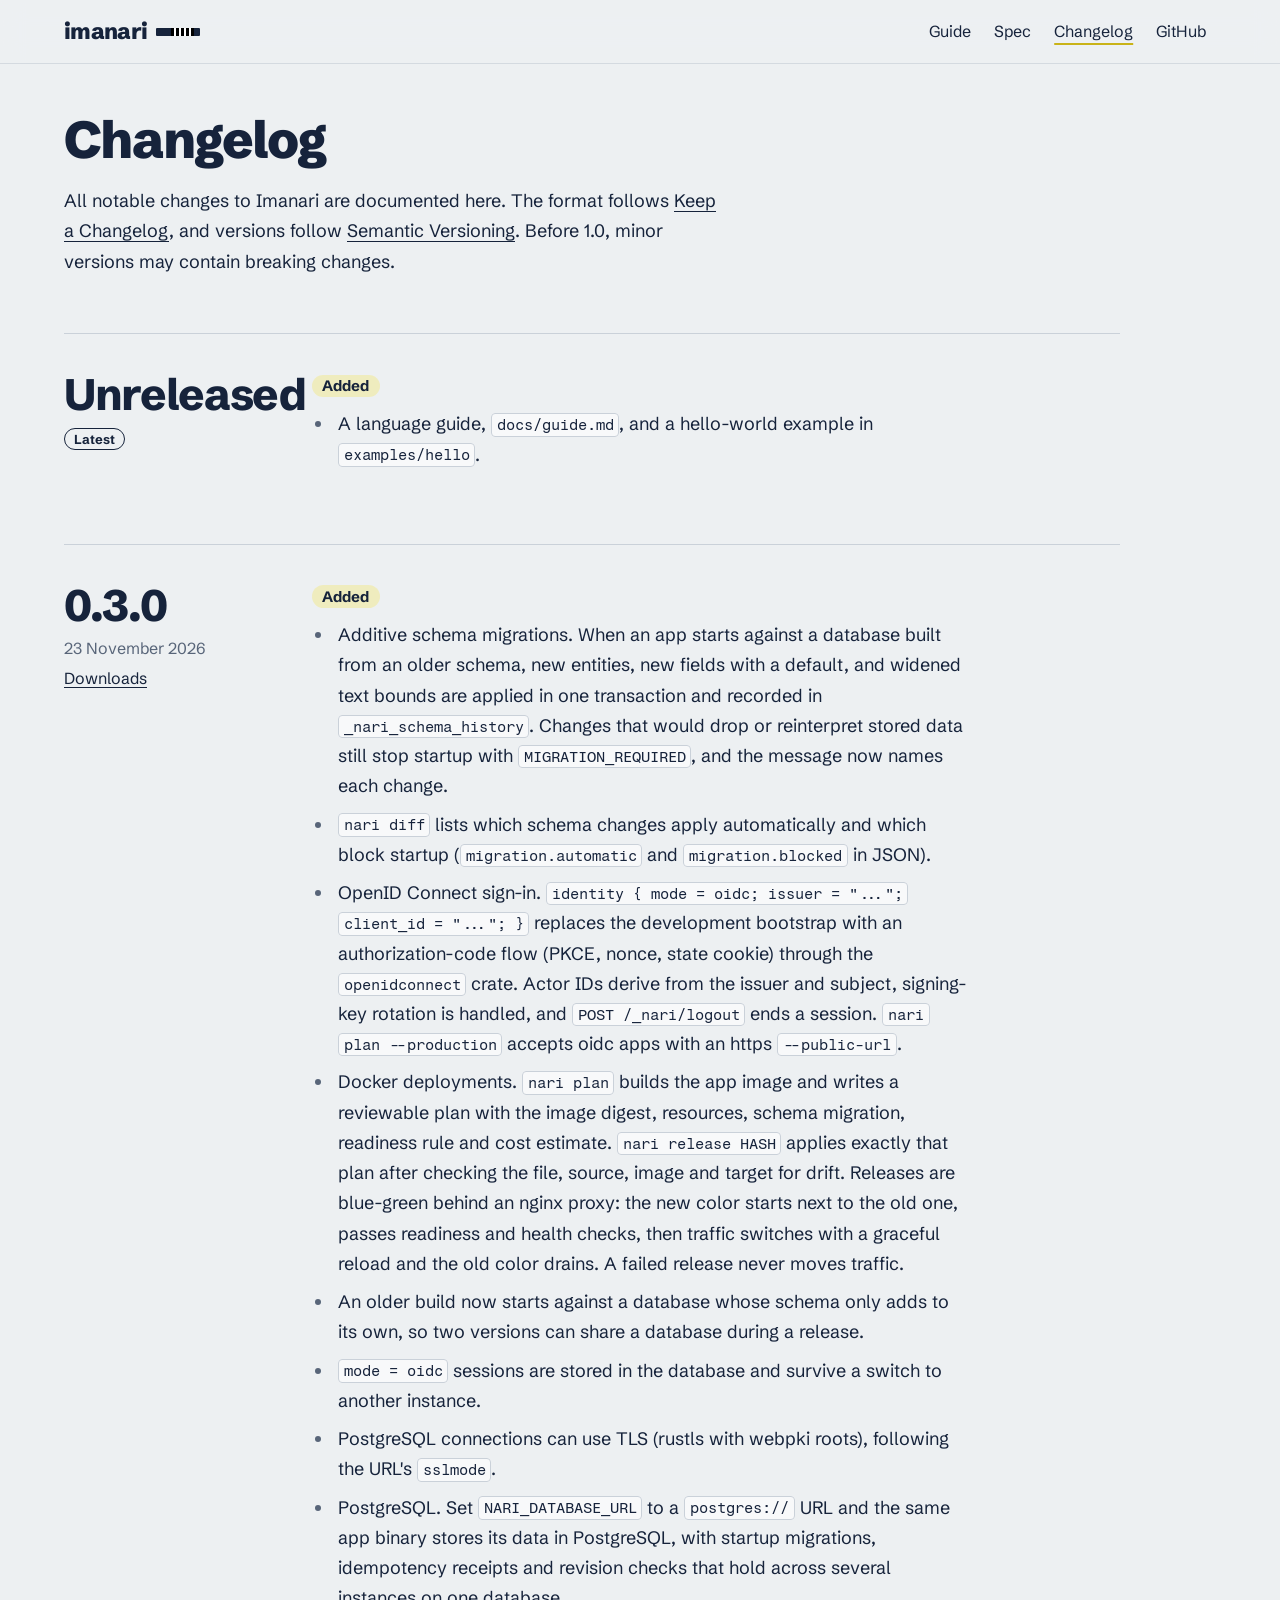
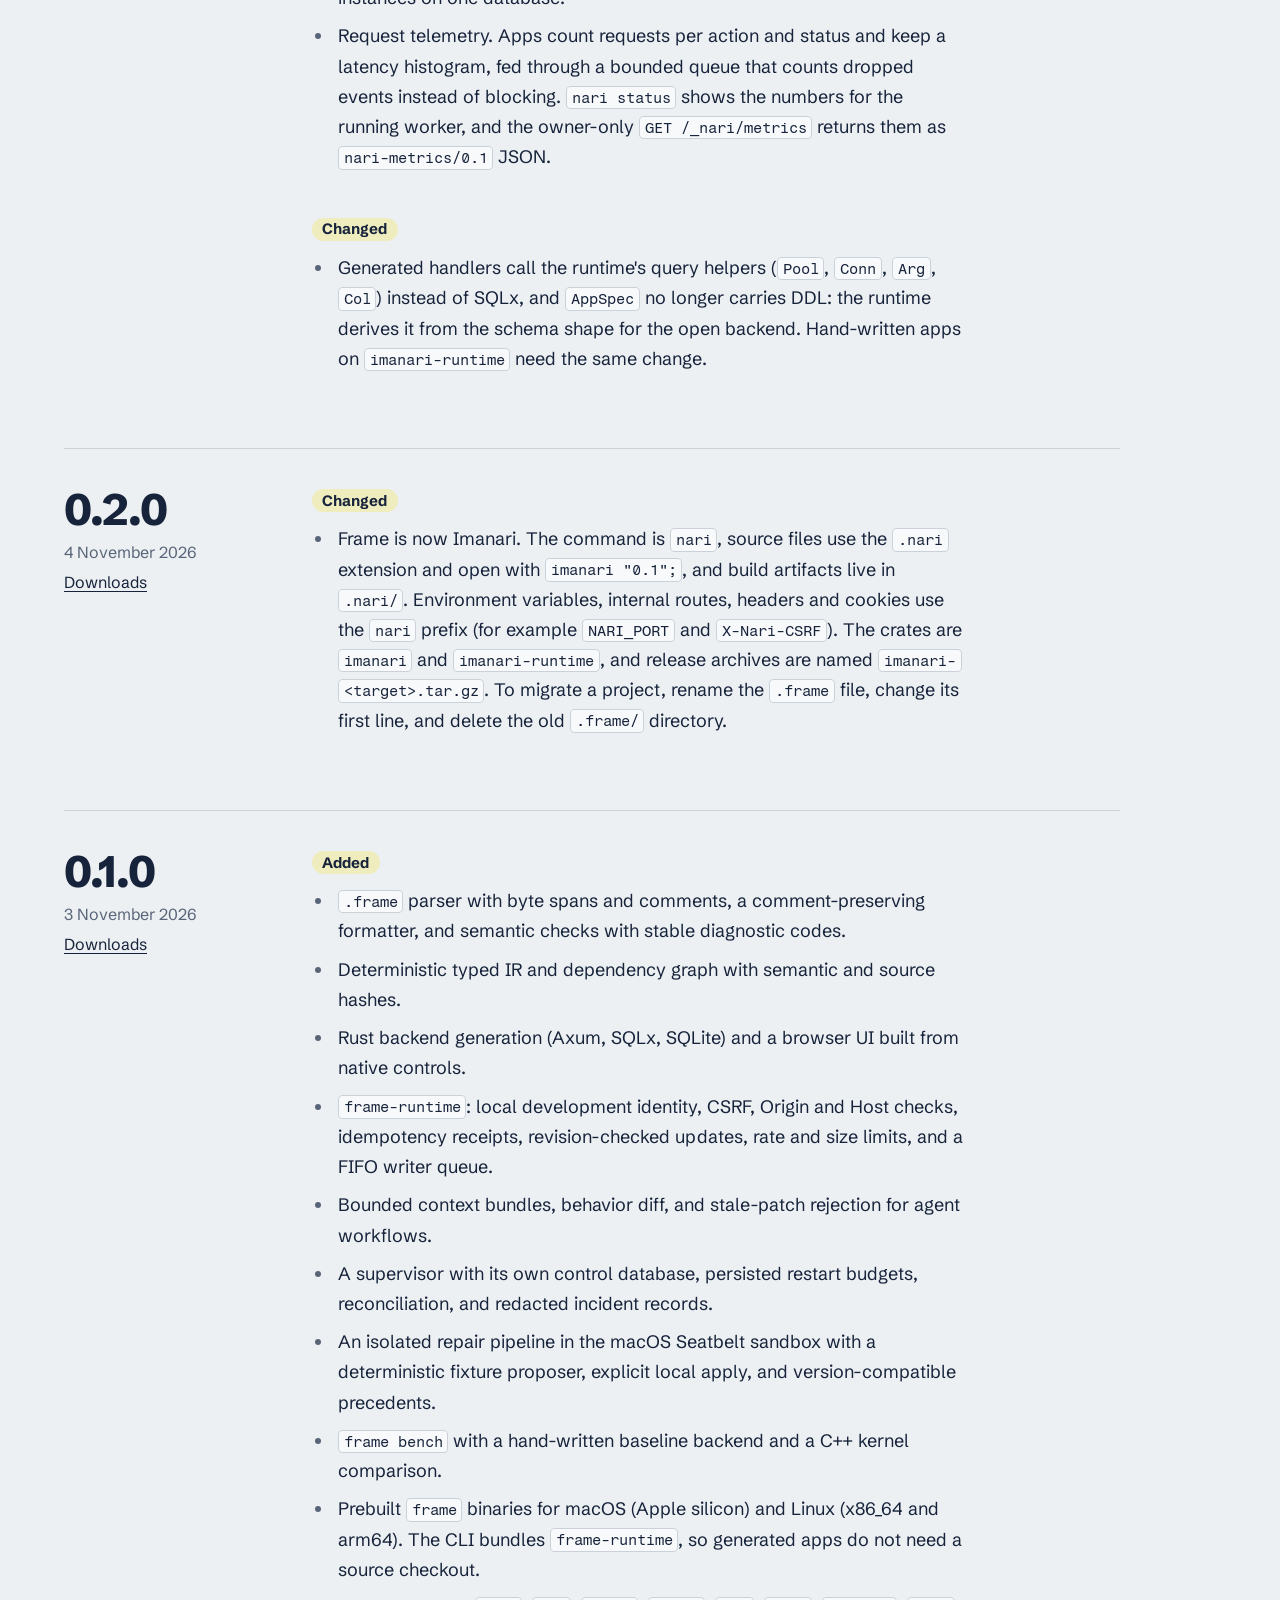
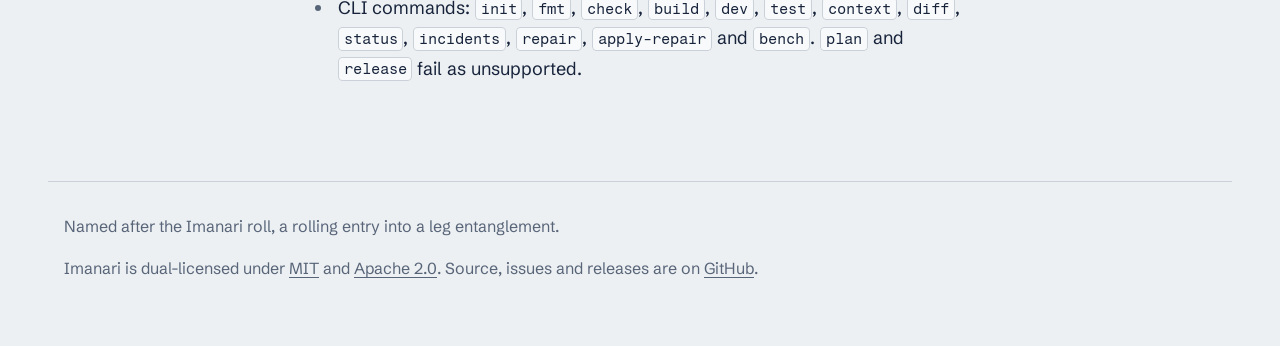
==== commit fcbf0455: "feat: language guide with live playgrounds guide.html is rendered from docs/guide.md. Five playgroun" ====
--- a/changelog.html
+++ b/changelog.html
@@ -16,6 +16,7 @@
 <header class="top">
   <a class="wordmark" href="./" aria-label="Imanari home">imanari<span class="belt" aria-hidden="true"></span></a>
   <nav aria-label="Primary">
+    <a href="guide.html">Guide</a>
     <a href="spec.html">Spec</a>
     <a href="changelog.html" aria-current="page">Changelog</a>
     <a href="https://github.com/Alibek10599/imanari">GitHub</a>
@@ -26,8 +27,12 @@
 <article>
 <h1 id="changelog">Changelog</h1>
 <p>All notable changes to Imanari are documented here. The format follows <a href="https://keepachangelog.com/en/1.1.0/">Keep a Changelog</a>, and versions follow <a href="https://semver.org/spec/v2.0.0.html">Semantic Versioning</a>. Before 1.0, minor versions may contain breaking changes.</p>
+<section aria-labelledby="unreleased"><div class="head"><h2 id="unreleased"><a href="https://github.com/Alibek10599/imanari/compare/v0.3.0...HEAD">Unreleased</a><a class="anchor" href="#unreleased" aria-hidden="true" tabindex="-1">#</a></h2></div><div class="body">
+<h3 id="added">Added<a class="anchor" href="#added" aria-hidden="true" tabindex="-1">#</a></h3>
+<ul><li>A language guide, <code>docs/guide.md</code>, and a hello-world example in <code>examples/hello</code>.</li></ul>
+</div></section>
 <section aria-labelledby="v0.3.0"><div class="head"><h2 id="v0.3.0"><a href="https://github.com/Alibek10599/imanari/compare/v0.2.0...v0.3.0">0.3.0</a><a class="anchor" href="#v0.3.0" aria-hidden="true" tabindex="-1">#</a></h2><p class="date"><time datetime="2026-11-23">23 November 2026</time></p><p class="downloads"><a href="https://github.com/Alibek10599/imanari/releases/tag/v0.3.0">Downloads</a></p></div><div class="body">
-<h3 id="added">Added<a class="anchor" href="#added" aria-hidden="true" tabindex="-1">#</a></h3>
+<h3 id="added-1">Added<a class="anchor" href="#added-1" aria-hidden="true" tabindex="-1">#</a></h3>
 <ul><li>Additive schema migrations. When an app starts against a database built from an older schema, new entities, new fields with a default, and widened text bounds are applied in one transaction and recorded in <code>_nari_schema_history</code>. Changes that would drop or reinterpret stored data still stop startup with <code>MIGRATION_REQUIRED</code>, and the message now names each change.</li><li><code>nari diff</code> lists which schema changes apply automatically and which block startup (<code>migration.automatic</code> and <code>migration.blocked</code> in JSON).</li><li>OpenID Connect sign-in. <code>identity { mode = oidc; issuer = "..."; client_id = "..."; }</code> replaces the development bootstrap with an authorization-code flow (PKCE, nonce, state cookie) through the <code>openidconnect</code> crate. Actor IDs derive from the issuer and subject, signing-key rotation is handled, and <code>POST /_nari/logout</code> ends a session. <code>nari plan --production</code> accepts oidc apps with an https <code>--public-url</code>.</li><li>Docker deployments. <code>nari plan</code> builds the app image and writes a reviewable plan with the image digest, resources, schema migration, readiness rule and cost estimate. <code>nari release HASH</code> applies exactly that plan after checking the file, source, image and target for drift. Releases are blue-green behind an nginx proxy: the new color starts next to the old one, passes readiness and health checks, then traffic switches with a graceful reload and the old color drains. A failed release never moves traffic.</li><li>An older build now starts against a database whose schema only adds to its own, so two versions can share a database during a release.</li><li><code>mode = oidc</code> sessions are stored in the database and survive a switch to another instance.</li><li>PostgreSQL connections can use TLS (rustls with webpki roots), following the URL's <code>sslmode</code>.</li><li>PostgreSQL. Set <code>NARI_DATABASE_URL</code> to a <code>postgres://</code> URL and the same app binary stores its data in PostgreSQL, with startup migrations, idempotency receipts and revision checks that hold across several instances on one database.</li><li>Request telemetry. Apps count requests per action and status and keep a latency histogram, fed through a bounded queue that counts dropped events instead of blocking. <code>nari status</code> shows the numbers for the running worker, and the owner-only <code>GET /_nari/metrics</code> returns them as <code>nari-metrics/0.1</code> JSON.</li></ul>
 <h3 id="changed">Changed<a class="anchor" href="#changed" aria-hidden="true" tabindex="-1">#</a></h3>
 <ul><li>Generated handlers call the runtime's query helpers (<code>Pool</code>, <code>Conn</code>, <code>Arg</code>, <code>Col</code>) instead of SQLx, and <code>AppSpec</code> no longer carries DDL: the runtime derives it from the schema shape for the open backend. Hand-written apps on <code>imanari-runtime</code> need the same change.</li></ul>
@@ -37,7 +42,7 @@
 <ul><li>Frame is now Imanari. The command is <code>nari</code>, source files use the <code>.nari</code> extension and open with <code>imanari "0.1";</code>, and build artifacts live in <code>.nari/</code>. Environment variables, internal routes, headers and cookies use the <code>nari</code> prefix (for example <code>NARI_PORT</code> and <code>X-Nari-CSRF</code>). The crates are <code>imanari</code> and <code>imanari-runtime</code>, and release archives are named <code>imanari-&lt;target&gt;.tar.gz</code>. To migrate a project, rename the <code>.frame</code> file, change its first line, and delete the old <code>.frame/</code> directory.</li></ul>
 </div></section>
 <section aria-labelledby="v0.1.0"><div class="head"><h2 id="v0.1.0"><a href="https://github.com/Alibek10599/imanari/releases/tag/v0.1.0">0.1.0</a><a class="anchor" href="#v0.1.0" aria-hidden="true" tabindex="-1">#</a></h2><p class="date"><time datetime="2026-11-03">3 November 2026</time></p><p class="downloads"><a href="https://github.com/Alibek10599/imanari/releases/tag/v0.1.0">Downloads</a></p></div><div class="body">
-<h3 id="added-1">Added<a class="anchor" href="#added-1" aria-hidden="true" tabindex="-1">#</a></h3>
+<h3 id="added-2">Added<a class="anchor" href="#added-2" aria-hidden="true" tabindex="-1">#</a></h3>
 <ul><li><code>.frame</code> parser with byte spans and comments, a comment-preserving formatter, and semantic checks with stable diagnostic codes.</li><li>Deterministic typed IR and dependency graph with semantic and source hashes.</li><li>Rust backend generation (Axum, SQLx, SQLite) and a browser UI built from native controls.</li><li><code>frame-runtime</code>: local development identity, CSRF, Origin and Host checks, idempotency receipts, revision-checked updates, rate and size limits, and a FIFO writer queue.</li><li>Bounded context bundles, behavior diff, and stale-patch rejection for agent workflows.</li><li>A supervisor with its own control database, persisted restart budgets, reconciliation, and redacted incident records.</li><li>An isolated repair pipeline in the macOS Seatbelt sandbox with a deterministic fixture proposer, explicit local apply, and version-compatible precedents.</li><li><code>frame bench</code> with a hand-written baseline backend and a C++ kernel comparison.</li><li>Prebuilt <code>frame</code> binaries for macOS (Apple silicon) and Linux (x86_64 and arm64). The CLI bundles <code>frame-runtime</code>, so generated apps do not need a source checkout.</li><li>CLI commands: <code>init</code>, <code>fmt</code>, <code>check</code>, <code>build</code>, <code>dev</code>, <code>test</code>, <code>context</code>, <code>diff</code>, <code>status</code>, <code>incidents</code>, <code>repair</code>, <code>apply-repair</code> and <code>bench</code>. <code>plan</code> and <code>release</code> fail as unsupported.</li></ul>
 </div></section>
 </article>
--- a/style.css
+++ b/style.css
@@ -551,3 +551,224 @@
 @media (prefers-reduced-motion: reduce) {
   *, *::before, *::after { transition: none !important; animation: none !important; }
 }
+
+.guide article { max-width: none; }
+.guide article > :not(section), .guide .head, .guide .body > :not(.playground) { max-width: var(--measure); }
+.guide pre { max-height: 32rem; }
+
+.playground {
+  margin: 2.25rem 0 0.5rem;
+  padding: 1.25rem;
+  border: 1px solid var(--rule);
+  border-radius: 8px;
+  background: var(--panel);
+  font-size: 1rem;
+  line-height: 1.5;
+}
+.playground > * { min-width: 0; }
+.playground figcaption { display: grid; gap: 0.3rem; max-width: var(--measure); }
+.playground figcaption strong { font-size: 1.3rem; line-height: 1.2; letter-spacing: -0.01em; }
+.pg-kicker {
+  justify-self: start;
+  padding: 0.15rem 0.55rem;
+  border-radius: 999px;
+  background: var(--marker);
+  color: var(--on-marker);
+  font: 700 0.75rem/1.4 var(--mono);
+  letter-spacing: 0.06em;
+  text-transform: uppercase;
+}
+.doc .pg-steps { max-width: var(--measure); margin: 0.9rem 0 1.1rem; padding-left: 1.3rem; }
+.doc .pg-steps li { margin-bottom: 0.25rem; line-height: 1.5; }
+.playground h4 { margin: 1.4rem 0 0.15rem; font-size: 0.8125rem; font-family: var(--mono); font-weight: 400; letter-spacing: 0.08em; text-transform: uppercase; color: var(--graphite); }
+.pg-hint { margin: 0 0 0.6rem; color: var(--graphite); font-size: 0.9375rem; }
+.pg-fallback { margin: 0.75rem 0 0; color: var(--graphite); }
+.playground.live .pg-fallback { display: none; }
+
+.playground textarea {
+  display: block;
+  width: 100%;
+  height: 26rem;
+  padding: 0.9rem 1rem;
+  border: 1px solid var(--rule);
+  border-radius: 0 0 6px 6px;
+  background: var(--paper);
+  color: var(--ink);
+  font: var(--code-size) / var(--code-line) var(--mono);
+  tab-size: 2;
+  white-space: pre;
+  resize: vertical;
+}
+.playground:not(.live) textarea { border-radius: 6px; height: 14rem; }
+.playground.broken textarea { border-color: #c0392b; }
+.pg-bar {
+  display: flex;
+  align-items: center;
+  gap: 0.4rem;
+  padding: 0.4rem 0.5rem 0.4rem 1rem;
+  border: 1px solid var(--rule);
+  border-bottom: 0;
+  border-radius: 6px 6px 0 0;
+  background: var(--paper);
+}
+.pg-bar .file { margin-right: auto; font: 0.875rem var(--mono); color: var(--graphite); }
+.playground button {
+  padding: 0.35rem 0.75rem;
+  border: 1.5px solid var(--ink);
+  border-radius: 4px;
+  background: none;
+  font-size: 0.875rem;
+  font-weight: 700;
+  cursor: pointer;
+  transition: background-color 0.15s ease, color 0.15s ease;
+}
+.playground button:hover:not(:disabled) { background: var(--ink); color: var(--paper); }
+.playground button:disabled { opacity: 0.45; cursor: default; }
+.playground button[aria-pressed="true"] { background: var(--marker); border-color: var(--marker-edge); color: var(--on-marker); }
+.pg-status { margin: 0.6rem 0 0; font-size: 0.9375rem; color: var(--graphite); }
+.broken .pg-status { color: #c0392b; font-weight: 600; }
+.doc .pg-problems { margin: 0.4rem 0 0; padding: 0; list-style: none; }
+.doc .pg-problems li { margin: 0 0 0.3rem; padding: 0; }
+.playground .pg-problems button {
+  display: block;
+  width: 100%;
+  padding: 0.5rem 0.7rem;
+  border: 0;
+  border-left: 3px solid #c0392b;
+  border-radius: 0 4px 4px 0;
+  background: color-mix(in srgb, #c0392b 9%, transparent);
+  font-weight: 400;
+  font-size: 0.9375rem;
+  line-height: 1.45;
+  text-align: left;
+}
+.playground .pg-problems button:hover { background: color-mix(in srgb, #c0392b 18%, transparent); color: inherit; }
+.pg-problems .at { margin-right: 0.5rem; font-family: var(--mono); font-size: 0.8125rem; }
+.pg-problems .node { color: var(--graphite); font: 0.8125rem var(--mono); }
+.pg-edit, .pg-output { margin-top: 0.75rem; }
+.pg-edit > summary, .pg-output > summary { padding: 0.3rem 0; font-weight: 600; font-size: 0.9375rem; cursor: pointer; }
+.pg-edit[open] > summary { margin-bottom: 0.5rem; }
+.doc .pg-ir { max-height: 18rem; margin: 0.5rem 0 0; font-size: 0.8125rem; line-height: 1.45; background: var(--paper); }
+
+.pg-controls { display: flex; flex-wrap: wrap; align-items: center; gap: 0.5rem 0.9rem; margin: 1rem 0; }
+.pg-controls .pg-hint { margin: 0; }
+.pg-panes { display: grid; grid-template-columns: repeat(auto-fit, minmax(min(100%, 17rem), 1fr)); gap: 1rem; margin-top: 1rem; }
+.pg-pane { min-width: 0; border: 1px solid var(--graphite); border-radius: 8px; overflow: hidden; background: Canvas; }
+.pg-pane .chrome {
+  display: flex;
+  align-items: center;
+  gap: 0.75rem;
+  padding: 0.4rem 0.75rem;
+  border-bottom: 1px solid var(--rule);
+  background: var(--paper);
+  font-size: 0.8125rem;
+}
+.pg-pane .tab { font-weight: 700; white-space: nowrap; overflow: hidden; text-overflow: ellipsis; }
+.pg-pane .address { margin-left: auto; padding: 0.1rem 0.6rem; border: 1px solid var(--rule); border-radius: 999px; font-family: var(--mono); color: var(--graphite); white-space: nowrap; }
+.pg-app { min-height: 14rem; max-height: 27rem; overflow: auto; }
+
+.owner { display: inline-block; padding: 0.05rem 0.5rem; border-radius: 999px; font-size: 0.8125rem; font-weight: 700; line-height: 1.5; white-space: nowrap; }
+.owner-a { background: var(--marker); color: var(--on-marker); }
+.owner-b { background: var(--ink); color: var(--paper); }
+
+.doc .pg-trace { margin: 0; padding: 0; list-style: none; min-height: 3.6rem; }
+.pg-trace:empty::before { content: "No requests yet."; color: var(--graphite); font-size: 0.9375rem; }
+.doc .pg-trace .req {
+  display: flex;
+  flex-wrap: wrap;
+  align-items: center;
+  gap: 0.45rem 0.9rem;
+  margin: 0;
+  padding: 0.55rem 0;
+  border-top: 1px solid var(--rule);
+  transition: opacity 0.4s ease;
+}
+.pg-trace .req:nth-child(n + 2) { opacity: 0.6; }
+.pg-trace .who { display: flex; align-items: center; gap: 0.45rem; min-width: 12.5rem; }
+.pg-trace .who code { font-size: 0.875rem; }
+.pg-trace .stages { display: flex; flex-wrap: wrap; gap: 0.35rem 0; }
+.pg-trace .stage {
+  position: relative;
+  display: grid;
+  margin-left: 1.1rem;
+  padding: 0.2rem 0.55rem;
+  border: 1.5px solid var(--ink);
+  border-radius: 4px;
+  background: var(--paper);
+  line-height: 1.25;
+}
+.pg-trace .stage:first-child { margin-left: 0; }
+.pg-trace .stage:not(:first-child)::before {
+  content: "";
+  position: absolute;
+  top: 50%;
+  right: 100%;
+  width: 1.1rem;
+  margin-right: 1.5px;
+  border-top: 2px solid var(--marker-edge);
+  transform-origin: left;
+}
+.pg-trace .stage b { font-size: 0.8125rem; }
+.pg-trace .stage small { font-size: 0.75rem; color: var(--graphite); }
+.pg-trace .stage.bad { border-color: #c0392b; background: color-mix(in srgb, #c0392b 12%, var(--paper)); }
+.pg-trace .stage.bad small { color: inherit; font-weight: 700; }
+.pg-trace .outcome { padding: 0.15rem 0.6rem; border-radius: 999px; background: var(--ink); color: var(--paper); font: 700 0.8125rem/1.5 var(--mono); }
+.pg-trace .failed .outcome { background: #c0392b; color: #fff; }
+.pg-trace .lost .outcome { background: var(--marker); color: var(--on-marker); }
+
+.pg-table { overflow-x: auto; margin-bottom: 0.75rem; }
+.doc .pg-store table { font-size: 0.9375rem; }
+.pg-store caption { padding-bottom: 0.3rem; text-align: left; font-weight: 700; }
+.doc .pg-store th, .doc .pg-store td { padding: 0.4rem 1rem 0.4rem 0; }
+.doc .pg-store th { border-bottom-width: 1px; font: 400 0.8125rem var(--mono); color: var(--graphite); }
+.pg-store td.none { color: var(--graphite); }
+.pg-trace .stages { row-gap: 0.45rem; }
+
+.pg-supervisor { flex: 1 1 100%; padding: 0.9rem 1rem; border: 1.5px solid var(--ink); border-radius: 6px; background: var(--paper); }
+.pg-supervisor p { margin: 0; }
+.sv-state { padding: 0.1rem 0.55rem; border-radius: 999px; background: var(--ink); color: var(--paper); font: 700 0.8125rem/1.6 var(--mono); }
+[data-state="Backoff"] .sv-state, [data-state="Starting"] .sv-state { background: var(--marker); color: var(--on-marker); }
+[data-state="StoppedNeedsAttention"] .sv-state { background: #c0392b; color: #fff; }
+.sv-line { display: flex; flex-wrap: wrap; align-items: center; gap: 0.6rem; margin-top: 0.6rem !important; font-size: 0.9375rem; }
+.sv-pips { display: inline-flex; gap: 0.3rem; }
+.sv-pips i { width: 1.5rem; height: 0.55rem; border: 1.5px solid var(--ink); border-radius: 2px; transition: background-color 0.3s ease; }
+.sv-pips i.spent { background: var(--ink); }
+.sv-wait { display: block; height: 4px; margin-top: 0.7rem; border-radius: 2px; background: var(--rule); overflow: hidden; }
+.sv-wait span { display: block; width: 0; height: 100%; background: var(--marker-edge); }
+.pg-supervisor:not([data-state="Backoff"]) .sv-wait span { animation: none !important; width: 0; }
+[data-state="Starting"] .sv-wait { animation: boot 0.6s ease-in-out infinite; }
+.sv-log { min-height: 3em; margin-top: 0.6rem !important; font-size: 0.9375rem; }
+.sv-actions { display: flex; flex-wrap: wrap; gap: 0.5rem; margin-top: 0.4rem !important; }
+@keyframes sv-fill { to { width: 100%; } }
+
+@media (prefers-reduced-motion: no-preference) {
+  .pg-trace .stage, .pg-trace .outcome { opacity: 0; animation: stage-in 0.28s cubic-bezier(0.2, 0.8, 0.2, 1) calc(var(--i) * 150ms) forwards; }
+  .pg-trace .stage:not(:first-child)::before { transform: scaleX(0); animation: wire-in 0.15s linear calc(var(--i) * 150ms - 60ms) forwards; }
+  .pg-store tr.changed td { animation: row-in 1.6s ease; }
+  .pg-pane { animation: pane-in 0.3s ease; }
+}
+@keyframes stage-in { from { opacity: 0; transform: translateX(-0.5rem) scale(0.96); } to { opacity: 1; transform: none; } }
+@keyframes wire-in { to { transform: scaleX(1); } }
+@keyframes row-in { from { background: var(--marker); color: var(--on-marker); } to { background: transparent; } }
+@keyframes pane-in { from { opacity: 0.4; } to { opacity: 1; } }
+
+@media (min-width: 64rem) {
+  .doc.guide { display: grid; grid-template-columns: 13rem minmax(0, 1fr); column-gap: 3.5rem; align-items: start; }
+}
+@media (min-width: 80rem) {
+  .playground.live.side { display: grid; grid-template-columns: minmax(0, 27rem) minmax(0, 1fr); column-gap: 1.5rem; align-items: start; }
+  .playground.side figcaption, .playground.side .pg-steps { grid-column: 1 / -1; }
+  .playground.side .pg-panes { margin-top: 0; }
+  .playground.side textarea { height: 38rem; }
+}
+
+@media (max-width: 30rem) {
+  .top { gap: 0.5rem; }
+  .top nav { gap: 0; font-size: 0.9375rem; }
+  .top nav a { padding: 0.4rem; }
+  .playground { margin-inline: -0.25rem; padding: 0.9rem; }
+  .pg-trace .who { min-width: 100%; }
+}
+@media (max-width: 24rem) {
+  .belt { display: none; }
+}
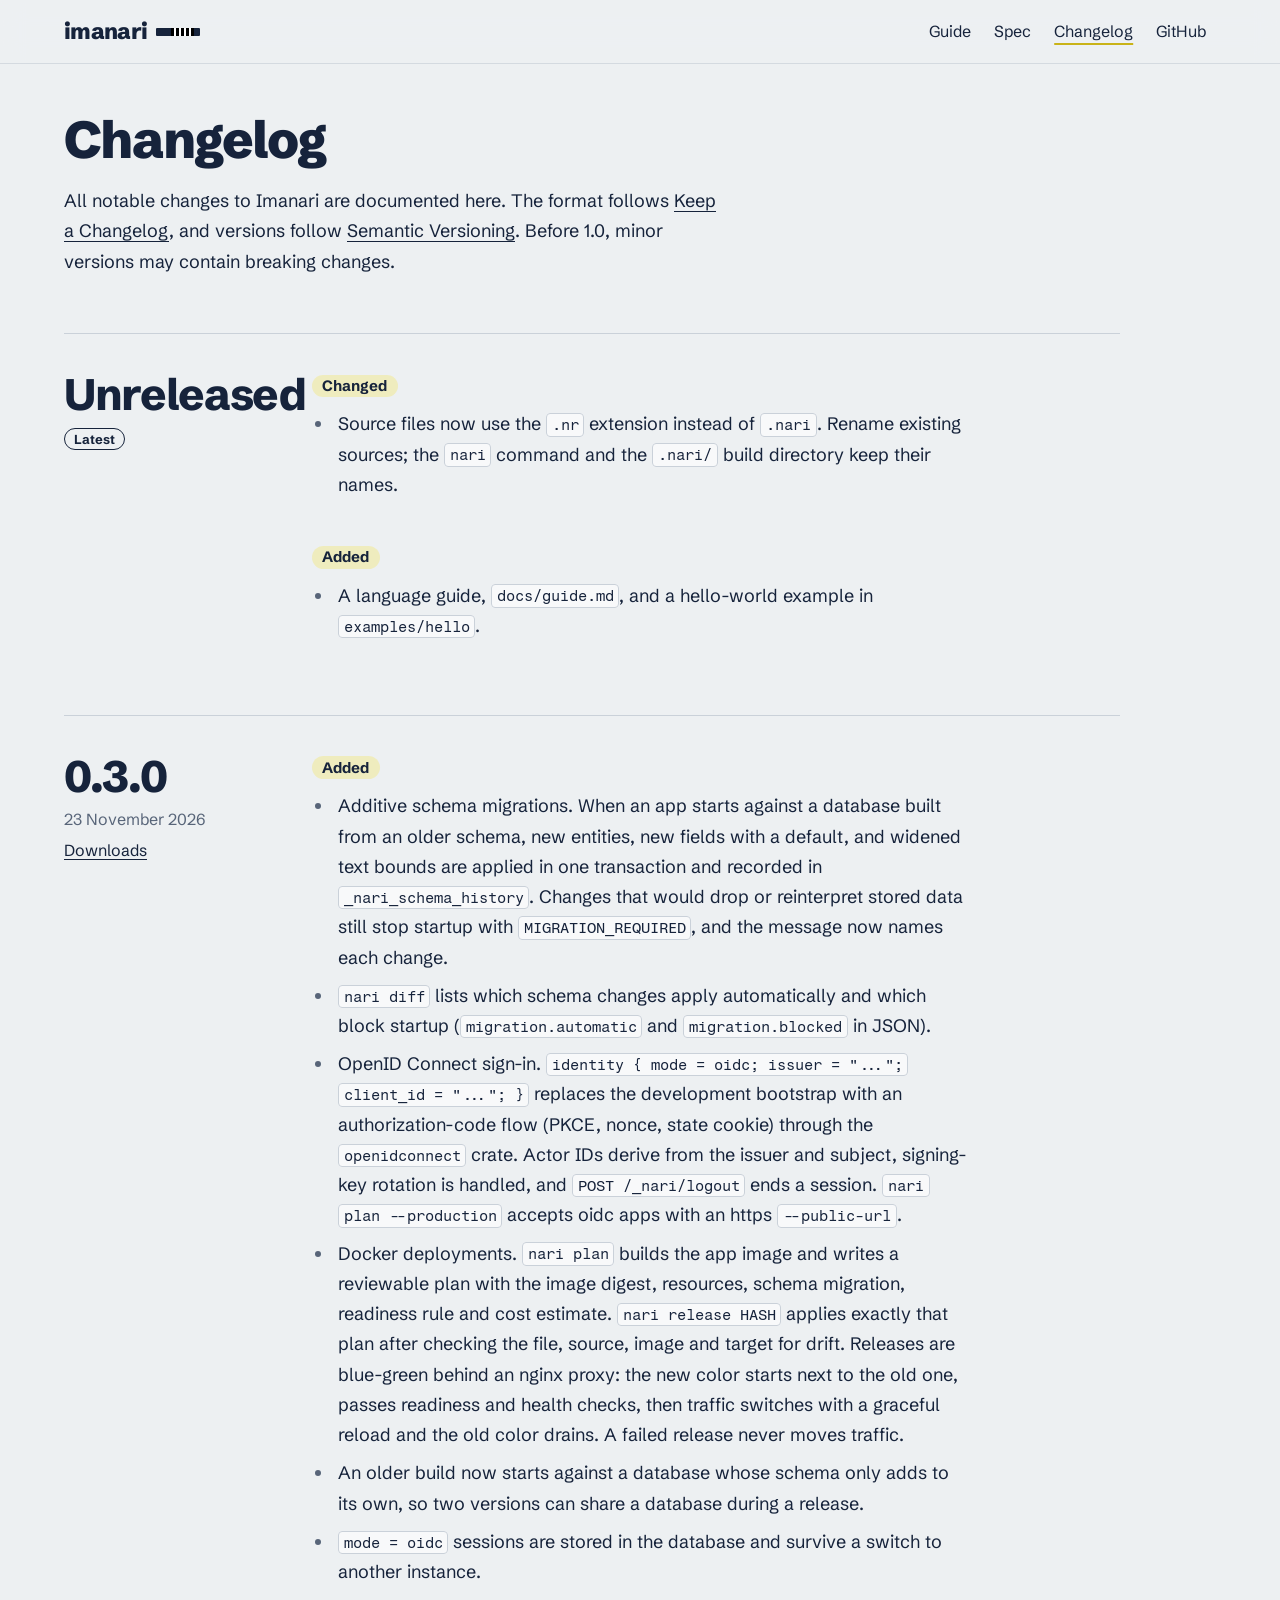
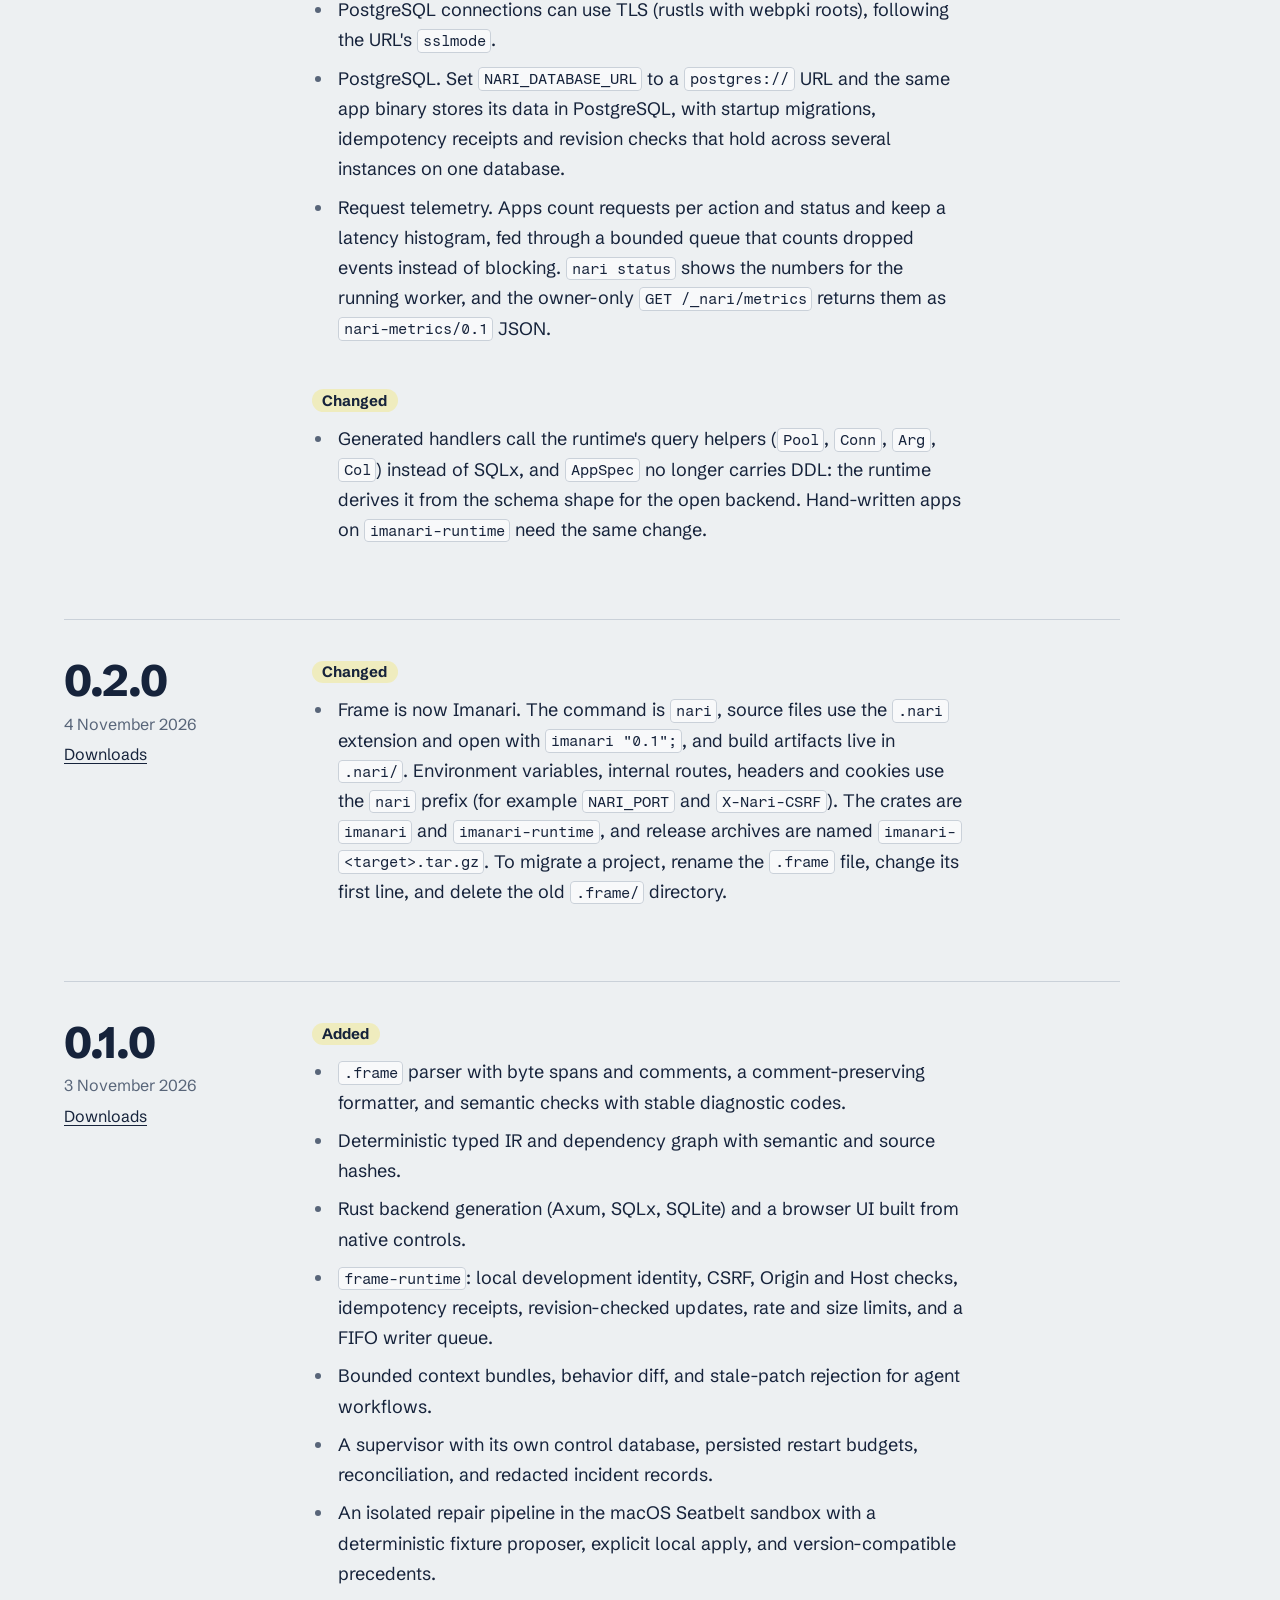
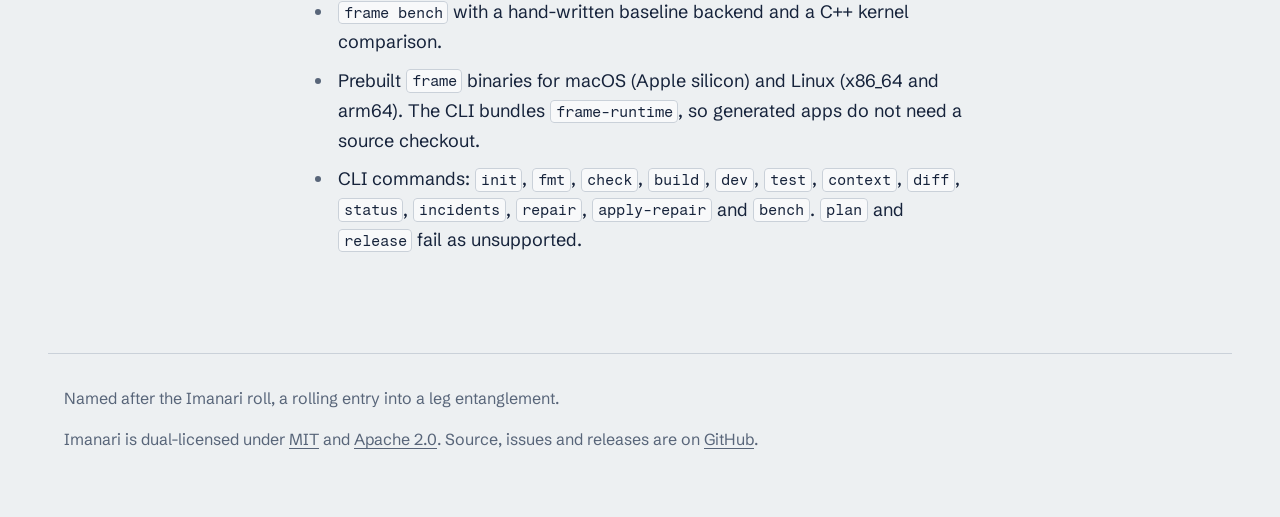
==== commit 28b5a981: "feat: source files use the .nr extension" ====
--- a/changelog.html
+++ b/changelog.html
@@ -28,17 +28,19 @@
 <h1 id="changelog">Changelog</h1>
 <p>All notable changes to Imanari are documented here. The format follows <a href="https://keepachangelog.com/en/1.1.0/">Keep a Changelog</a>, and versions follow <a href="https://semver.org/spec/v2.0.0.html">Semantic Versioning</a>. Before 1.0, minor versions may contain breaking changes.</p>
 <section aria-labelledby="unreleased"><div class="head"><h2 id="unreleased"><a href="https://github.com/Alibek10599/imanari/compare/v0.3.0...HEAD">Unreleased</a><a class="anchor" href="#unreleased" aria-hidden="true" tabindex="-1">#</a></h2></div><div class="body">
+<h3 id="changed">Changed<a class="anchor" href="#changed" aria-hidden="true" tabindex="-1">#</a></h3>
+<ul><li>Source files now use the <code>.nr</code> extension instead of <code>.nari</code>. Rename existing sources; the <code>nari</code> command and the <code>.nari/</code> build directory keep their names.</li></ul>
 <h3 id="added">Added<a class="anchor" href="#added" aria-hidden="true" tabindex="-1">#</a></h3>
 <ul><li>A language guide, <code>docs/guide.md</code>, and a hello-world example in <code>examples/hello</code>.</li></ul>
 </div></section>
 <section aria-labelledby="v0.3.0"><div class="head"><h2 id="v0.3.0"><a href="https://github.com/Alibek10599/imanari/compare/v0.2.0...v0.3.0">0.3.0</a><a class="anchor" href="#v0.3.0" aria-hidden="true" tabindex="-1">#</a></h2><p class="date"><time datetime="2026-11-23">23 November 2026</time></p><p class="downloads"><a href="https://github.com/Alibek10599/imanari/releases/tag/v0.3.0">Downloads</a></p></div><div class="body">
 <h3 id="added-1">Added<a class="anchor" href="#added-1" aria-hidden="true" tabindex="-1">#</a></h3>
 <ul><li>Additive schema migrations. When an app starts against a database built from an older schema, new entities, new fields with a default, and widened text bounds are applied in one transaction and recorded in <code>_nari_schema_history</code>. Changes that would drop or reinterpret stored data still stop startup with <code>MIGRATION_REQUIRED</code>, and the message now names each change.</li><li><code>nari diff</code> lists which schema changes apply automatically and which block startup (<code>migration.automatic</code> and <code>migration.blocked</code> in JSON).</li><li>OpenID Connect sign-in. <code>identity { mode = oidc; issuer = "..."; client_id = "..."; }</code> replaces the development bootstrap with an authorization-code flow (PKCE, nonce, state cookie) through the <code>openidconnect</code> crate. Actor IDs derive from the issuer and subject, signing-key rotation is handled, and <code>POST /_nari/logout</code> ends a session. <code>nari plan --production</code> accepts oidc apps with an https <code>--public-url</code>.</li><li>Docker deployments. <code>nari plan</code> builds the app image and writes a reviewable plan with the image digest, resources, schema migration, readiness rule and cost estimate. <code>nari release HASH</code> applies exactly that plan after checking the file, source, image and target for drift. Releases are blue-green behind an nginx proxy: the new color starts next to the old one, passes readiness and health checks, then traffic switches with a graceful reload and the old color drains. A failed release never moves traffic.</li><li>An older build now starts against a database whose schema only adds to its own, so two versions can share a database during a release.</li><li><code>mode = oidc</code> sessions are stored in the database and survive a switch to another instance.</li><li>PostgreSQL connections can use TLS (rustls with webpki roots), following the URL's <code>sslmode</code>.</li><li>PostgreSQL. Set <code>NARI_DATABASE_URL</code> to a <code>postgres://</code> URL and the same app binary stores its data in PostgreSQL, with startup migrations, idempotency receipts and revision checks that hold across several instances on one database.</li><li>Request telemetry. Apps count requests per action and status and keep a latency histogram, fed through a bounded queue that counts dropped events instead of blocking. <code>nari status</code> shows the numbers for the running worker, and the owner-only <code>GET /_nari/metrics</code> returns them as <code>nari-metrics/0.1</code> JSON.</li></ul>
-<h3 id="changed">Changed<a class="anchor" href="#changed" aria-hidden="true" tabindex="-1">#</a></h3>
+<h3 id="changed-1">Changed<a class="anchor" href="#changed-1" aria-hidden="true" tabindex="-1">#</a></h3>
 <ul><li>Generated handlers call the runtime's query helpers (<code>Pool</code>, <code>Conn</code>, <code>Arg</code>, <code>Col</code>) instead of SQLx, and <code>AppSpec</code> no longer carries DDL: the runtime derives it from the schema shape for the open backend. Hand-written apps on <code>imanari-runtime</code> need the same change.</li></ul>
 </div></section>
 <section aria-labelledby="v0.2.0"><div class="head"><h2 id="v0.2.0"><a href="https://github.com/Alibek10599/imanari/compare/v0.1.0...v0.2.0">0.2.0</a><a class="anchor" href="#v0.2.0" aria-hidden="true" tabindex="-1">#</a></h2><p class="date"><time datetime="2026-11-04">4 November 2026</time></p><p class="downloads"><a href="https://github.com/Alibek10599/imanari/releases/tag/v0.2.0">Downloads</a></p></div><div class="body">
-<h3 id="changed-1">Changed<a class="anchor" href="#changed-1" aria-hidden="true" tabindex="-1">#</a></h3>
+<h3 id="changed-2">Changed<a class="anchor" href="#changed-2" aria-hidden="true" tabindex="-1">#</a></h3>
 <ul><li>Frame is now Imanari. The command is <code>nari</code>, source files use the <code>.nari</code> extension and open with <code>imanari "0.1";</code>, and build artifacts live in <code>.nari/</code>. Environment variables, internal routes, headers and cookies use the <code>nari</code> prefix (for example <code>NARI_PORT</code> and <code>X-Nari-CSRF</code>). The crates are <code>imanari</code> and <code>imanari-runtime</code>, and release archives are named <code>imanari-&lt;target&gt;.tar.gz</code>. To migrate a project, rename the <code>.frame</code> file, change its first line, and delete the old <code>.frame/</code> directory.</li></ul>
 </div></section>
 <section aria-labelledby="v0.1.0"><div class="head"><h2 id="v0.1.0"><a href="https://github.com/Alibek10599/imanari/releases/tag/v0.1.0">0.1.0</a><a class="anchor" href="#v0.1.0" aria-hidden="true" tabindex="-1">#</a></h2><p class="date"><time datetime="2026-11-03">3 November 2026</time></p><p class="downloads"><a href="https://github.com/Alibek10599/imanari/releases/tag/v0.1.0">Downloads</a></p></div><div class="body">
